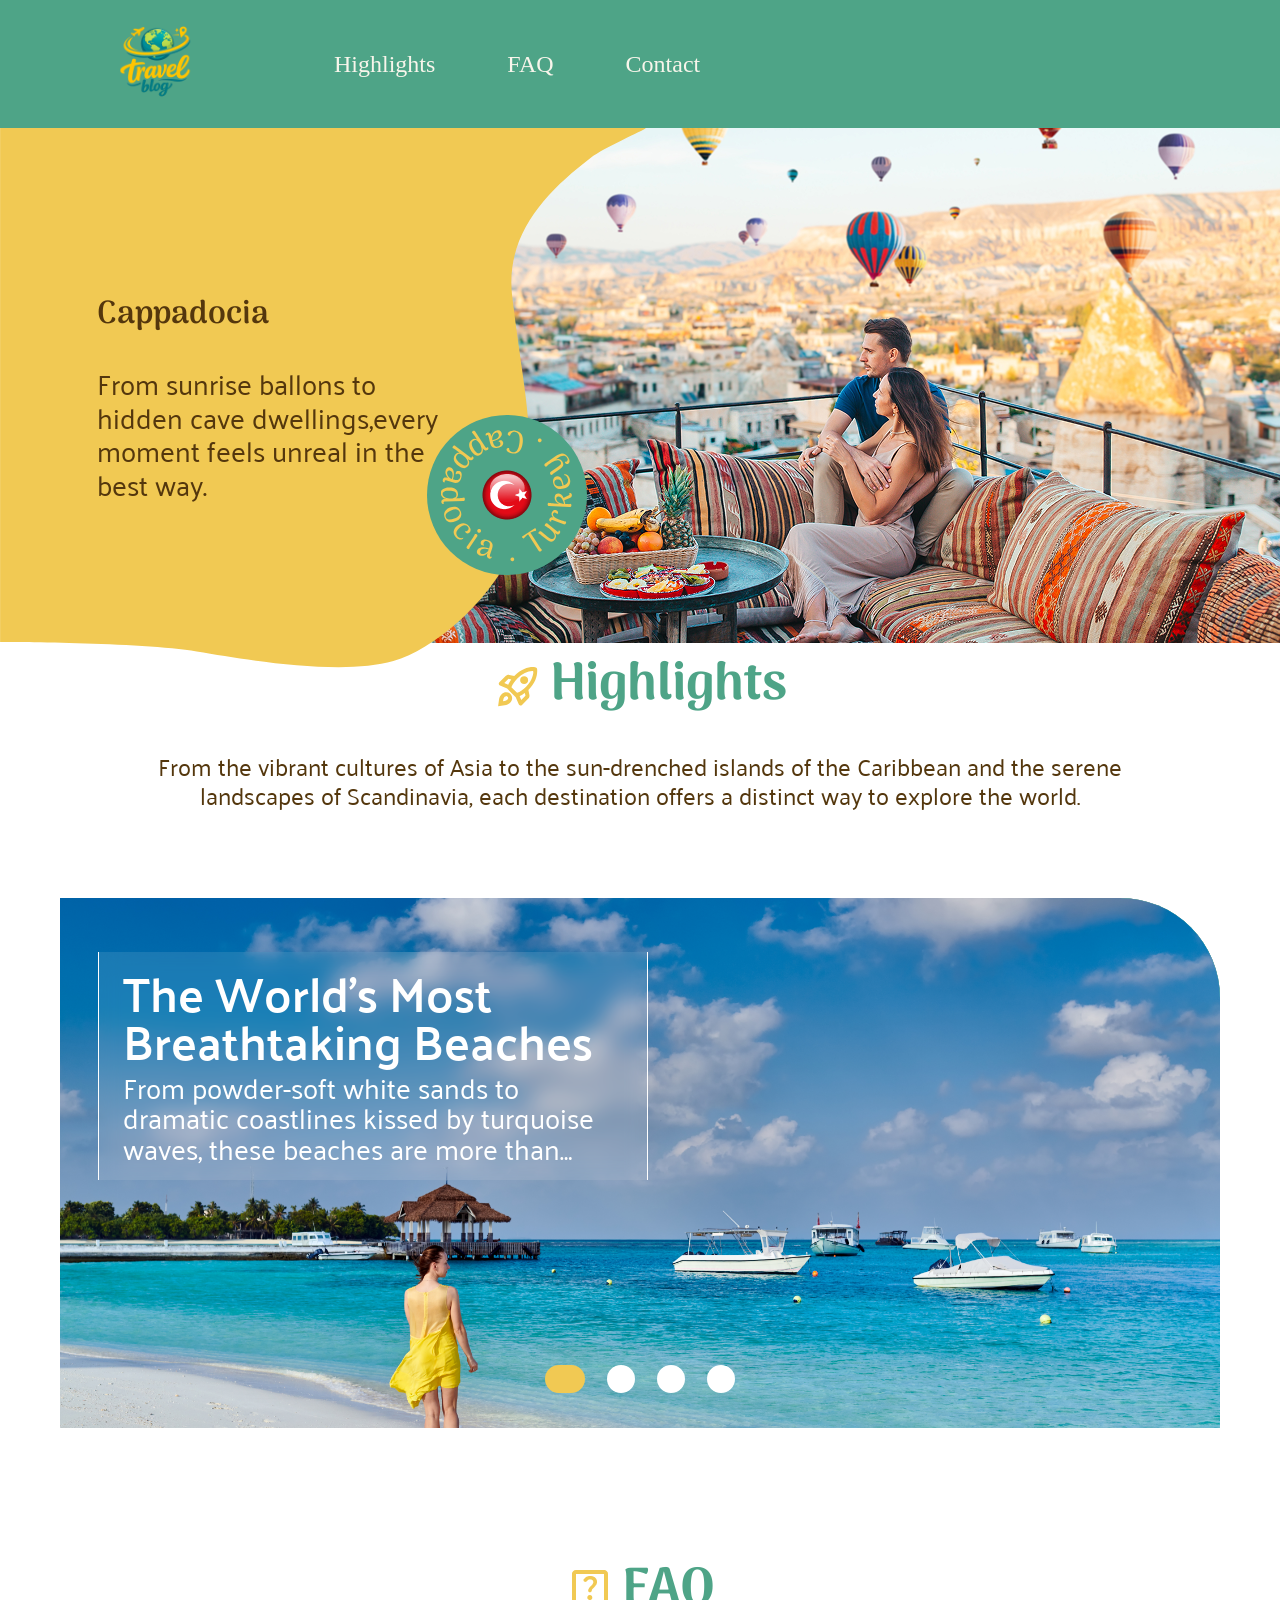
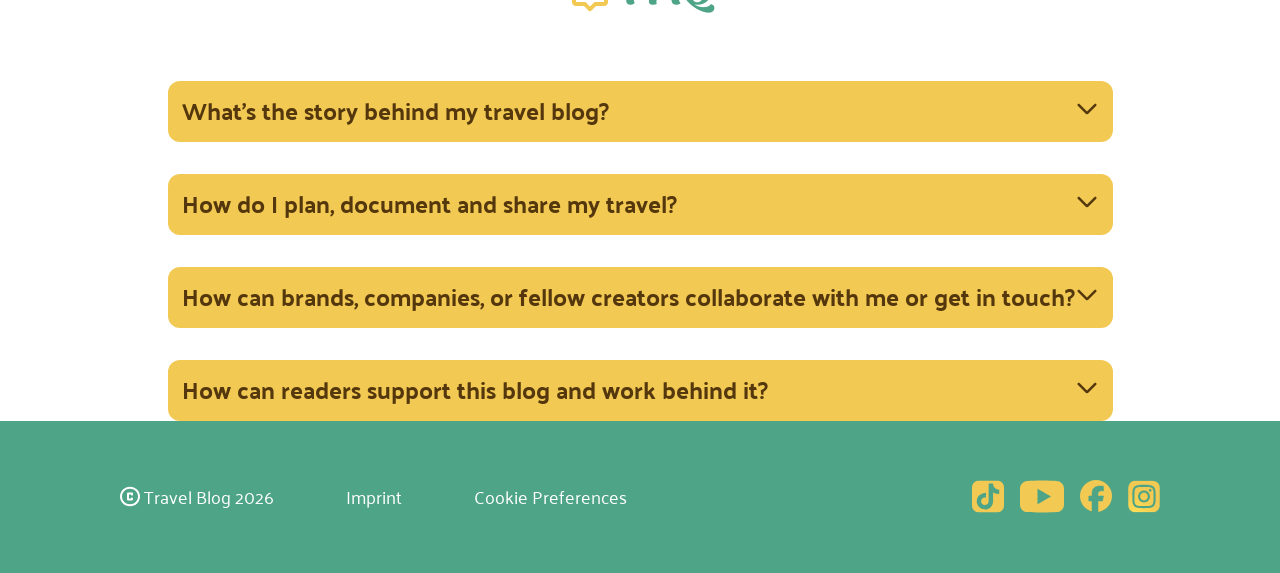
==== index.html @ b2fcca95 "replace placeolder links in slider and a link to the Logo" ====
<!doctype html>
<html lang="en">
    <head>
        <meta charset="UTF-8" />
        <meta name="viewport" content="width=device-width, initial-scale=1.0" />
        <title>Document</title>
        <link rel="stylesheet" href="style.css" />

        <link rel="stylesheet" href="./slider.css" />
        <link rel="stylesheet" href="./response.css" />
        <link rel="stylesheet" href="./fonts.css" />
    </head>
    <body>
        <div class="header-background">
            <header>
                <a href="./index.html">
                    <img
                        src="./assets/icons/logo.svg"
                        alt="Travel Log Logo Icon"
                    />
                </a>
                <nav>
                    <ul class="link-list">
                        <li class="highlights">
                            <a href="#highlights_section">
                                Highlights
                                <img
                                    src="./assets/icons/highlights_hover.svg"
                                    alt="hover effekt für den highligh button"
                                />
                            </a>
                        </li>
                        <li class="nav-element-faq">
                            <a href="#faq_section">
                                FAQ
                                <img
                                    src="./assets/icons/faq_hover.svg"
                                    alt="hover effekt für den highligh button"
                                />
                            </a>
                        </li>
                        <li class="nav-element-contact">
                            <a href="#contact_section">
                                Contact
                                <img
                                    src="./assets/icons/contact_hover.svg"
                                    alt="hover effekt für den highligh button"
                                />
                            </a>
                        </li>
                    </ul>
                </nav>
            </header>
        </div>
        <section class="hero-section">
            <div class="content-box">
                <div class="headline-wrapper">
                    <h1>Cappadocia</h1>
                    <p>
                        From sunrise ballons to hidden cave dwellings,every
                        moment feels unreal in the best way.
                    </p>
                </div>
                <div class="bagde-wrapper">
                    <img
                        class="bagde-background"
                        src="./assets/icons/Ellipse.svg"
                        alt=""
                    />
                    <img
                        class="bagde-text"
                        src="./assets/icons/Cappadocia.svg"
                        alt=""
                    />
                    <img
                        class="bagde-orb"
                        src="./assets/img/Flag_orb_Turkey.png"
                        alt=""
                    />
                </div>
            </div>
        </section>
        <main>
            <section class="hightlights" id="highlights_section">
                <div class="section_header_wrapper">
                    <div class="section_header">
                        <img
                            src="./assets/icons/rocket_launch.svg"
                            alt="Raketen Icon"
                        />
                        <h2>Highlights</h2>
                    </div>
                    <p class="describtion-text">
                        From the vibrant cultures of Asia to the sun-drenched
                        islands of the Caribbean and the serene <br />landscapes
                        of Scandinavia, each destination offers a distinct way
                        to explore the world.
                    </p>
                </div>

                <div class="slider_a">
                    <input type="radio" name="slider" value="one" checked />
                    <input type="radio" name="slider" value="two" />
                    <input type="radio" name="slider" value="three" />
                    <input type="radio" name="slider" value="four" />
                    <div class="slider_a_wrapper">
                        <div class="slider_a_element element_one">
                            <a href="./carousel.html">
                                <div class="slider_content">
                                    <h3>
                                        The World’s Most Breathtaking Beaches
                                    </h3>
                                    <p>
                                        From powder-soft white sands to dramatic
                                        coastlines kissed by turquoise waves,
                                        these beaches are more than destinations
                                        — they’re feelings.
                                    </p>
                                </div>
                            </a>
                        </div>

                        <div class="slider_a_element element_two">
                            <a href="./video.html">
                                <div class="slider_content">
                                    <h3>
                                        Copenhagen in 3 Days: Big Experiences,
                                        Smart Spending
                                    </h3>
                                    <p>
                                        Discover Copenhagen, where historic
                                        charm meets modern design, vibrant
                                        cycling culture and waterfront living.
                                    </p>
                                </div>
                            </a>
                        </div>
                        <div class="slider_a_element element_three">
                            <a href="./graph.html">
                                <div class="slider_content">
                                    <h3>
                                        Pattaya Pulse: Food, Sun and Neon Nights
                                    </h3>
                                    <p>
                                        From bustling promenades to nearby
                                        islands, the city offers an energetic
                                        and diverse escape. Discover Pattaya
                                        City, with vibrant nightlife and rich
                                        cultural landmarks.
                                    </p>
                                </div>
                            </a>
                        </div>
                        <div class="slider_a_element element_four">
                            <div class="slider_content">
                                <h3>Mountain Fuji</h3>
                                <p>
                                    The most iconic mountain and an active
                                    volcano located about 100 kilometers
                                    southwest of Tokyo. Written with the
                                    characters for “wealth” and “samurai,”
                                    Fuji’s name evokes a sense of strength,
                                    honor, and enduring prestige.
                                </p>
                            </div>
                        </div>
                    </div>
                </div>
            </section>
            <section class="faqs" id="faq_section">
                <div class="section_header">
                    <img src="./assets/icons/live_help.png" alt="live help" />
                    <h2>FAQ</h2>
                </div>

                <div class="faqs_question">
                    <div class="faqs_content">
                        <details>
                            <summary>
                                <h3>
                                    What's the story behind my travel blog?
                                    <span class="trigger"
                                        ><img
                                            src="./assets/icons/arrow_forward_ios.png"
                                    /></span>
                                </h3>
                            </summary>
                            <p>
                                Lorem ipsum dolor sit amet, consectetur
                                adipiscing elit. Sed do eiusmod tempor
                                incididunt ut labore et dolore magna aliqua. Ut
                                enim ad minim veniam, quis nostrud exercitation
                                ullamco laboris nisi ut aliquip ex ea commodo
                                consequat. Duis aute irure dolor in
                                reprehenderit in voluptate velit esse cillum
                                dolore eu fugiat nulla pariatur. Excepteur sint
                                occaecat cupidatat non proident, sunt in culpa
                                qui officia deserunt mollit anim id est laborum.
                            </p>
                        </details>
                    </div>

                    <div class="faqs_content">
                        <details>
                            <summary>
                                <h3>
                                    How do I plan, document and share my travel?
                                    <span class="trigger"
                                        ><img
                                            src="./assets/icons/arrow_forward_ios.png"
                                    /></span>
                                </h3>
                            </summary>
                            <p>
                                Lorem ipsum dolor sit amet, consectetur
                                adipiscing elit. Sed do eiusmod tempor
                                incididunt ut labore et dolore magna aliqua. Ut
                                enim ad minim veniam, quis nostrud exercitation
                                ullamco laboris nisi ut aliquip ex ea commodo
                                consequat. Duis aute irure dolor in
                                reprehenderit in voluptate velit esse cillum
                                dolore eu fugiat nulla pariatur. Excepteur sint
                                occaecat cupidatat non proident, sunt in culpa
                                qui officia deserunt mollit anim id est laborum.
                            </p>
                        </details>
                    </div>

                    <div class="faqs_content">
                        <details>
                            <summary>
                                <h3 class="faqs_header">
                                    How can brands, companies, or fellow
                                    creators collaborate with me or get in
                                    touch?
                                    <span class="trigger"
                                        ><img
                                            src="./assets/icons/arrow_forward_ios.png"
                                    /></span>
                                </h3>
                            </summary>
                            <p>
                                Lorem ipsum dolor sit amet, consectetur
                                adipiscing elit. Sed do eiusmod tempor
                                incididunt ut labore et dolore magna aliqua. Ut
                                enim ad minim veniam, quis nostrud exercitation
                                ullamco laboris nisi ut aliquip ex ea commodo
                                consequat. Duis aute irure dolor in
                                reprehenderit in voluptate velit esse cillum
                                dolore eu fugiat nulla pariatur. Excepteur sint
                                occaecat cupidatat non proident, sunt in culpa
                                qui officia deserunt mollit anim id est laborum.
                            </p>
                        </details>
                    </div>

                    <div class="faqs_content">
                        <details>
                            <summary>
                                <h3 class="faqs_header">
                                    How can readers support this blog and work
                                    behind it?
                                    <span class="trigger"
                                        ><img
                                            src="./assets/icons/arrow_forward_ios.png"
                                    /></span>
                                </h3>
                            </summary>
                            <p>
                                Lorem ipsum dolor sit amet, consectetur
                                adipiscing elit. Sed do eiusmod tempor
                                incididunt ut labore et dolore magna aliqua. Ut
                                enim ad minim veniam, quis nostrud exercitation
                                ullamco laboris nisi ut aliquip ex ea commodo
                                consequat. Duis aute irure dolor in
                                reprehenderit in voluptate velit esse cillum
                                dolore eu fugiat nulla pariatur. Excepteur sint
                                occaecat cupidatat non proident, sunt in culpa
                                qui officia deserunt mollit anim id est laborum.
                            </p>
                        </details>
                    </div>
                </div>
            </section>
        </main>

        <div class="footer-background">
            <footer>
                <section class="more-information">
                    <div class="copyright-container">
                        <img
                            class="copyright-logo"
                            src="./assets/icons/copyright.svg"
                            alt="copyright icon"
                        />
                        <p>Travel Blog 2026</p>
                    </div>

                    <p>Imprint</p>

                    <p>Cookie Preferences</p>
                </section>
                <section class="sozial-container">
                    <img
                        class="tiktok-logo"
                        src="./assets/icons/Tiktok.svg"
                        alt="Tiktok Icon"
                    />
                    <img
                        class="youtube-logo"
                        src="./assets/icons/youtube.svg"
                        alt="Youtube Icon"
                    />
                    <img
                        class="facebook-logo"
                        src="./assets/icons/facebook.svg"
                        alt="facebook Icon"
                    />
                    <img
                        class="instagram-logo"
                        src="./assets/icons/Instagram.svg"
                        alt="Instagram Icon"
                    />
                </section>
            </footer>
        </div>
    </body>
</html>
---- style.css ----
/* palanquin-regular - latin */
@font-face {
    font-display: swap; /* Check https://developer.mozilla.org/en-US/docs/Web/CSS/@font-face/font-display for other options. */
    font-family: "Palanquin";
    font-style: normal;
    font-weight: 400;
    src: url(".assets/fonts/palanquin-v17-latin-regular.woff2") format("woff2"); /* Chrome 36+, Opera 23+, Firefox 39+, Safari 12+, iOS 10+ */
}

/* arima-regular - latin */
@font-face {
    font-display: swap; /* Check https://developer.mozilla.org/en-US/docs/Web/CSS/@font-face/font-display for other options. */
    font-family: "Arima";
    font-style: normal;
    font-weight: 400;
    src: url(".assets/fonts/arima-v7-latin-regular.woff2") format("woff2"); /* Chrome 36+, Opera 23+, Firefox 39+, Safari 12+, iOS 10+ */
}

* {
    margin: 0px;
    box-sizing: border-box;
    scroll-behavior: smooth;
}

h1 {
    color: rgba(84, 55, 13, 1);
    font-size: 60px;
    line-height: 120%;
    white-space: nowrap;
}
main {
    width: 100%;
    display: flex;
    flex-direction: column;
}

.header-background {
    background-color: rgba(78, 164, 135, 1);
    width: 100%;
}

header {
    display: flex;
    gap: 102px;
    height: 128px;
    align-items: center;
    padding-left: 120px;
    padding-right: 120px;
}

header > img {
    width: 72px;
}

nav ul {
    display: flex;
    gap: 72px;
}

nav li {
    position: relative;
    font-size: 24px;
    color: rgba(248, 245, 235, 1);
    list-style-type: none;
}
nav a {
    color: rgba(248, 245, 235, 1);
    text-decoration: none;
}

nav li :active {
    color: rgba(241, 201, 83, 1);
}

ul.link-list li img {
    display: none;
}

ul.link-list .highlights:hover img {
    display: block;
    position: absolute;
    bottom: -5px;
    left: -5px;
}

ul.link-list .nav-element-faq:hover img {
    display: block;
    position: absolute;
    bottom: -5px;
    left: -5px;
}
ul.link-list .nav-element-contact:hover img {
    display: block;
    position: absolute;
    bottom: -5px;
    left: -5px;
}
footer {
    display: flex;
    justify-content: space-between;
    height: 152px;
    align-items: center;
    padding: 60px 120px 60px 120px;
    color: white;
    font-size: 16px;
}

main {
    width: 100%;
    padding-left: 120px;
    padding-right: 120px;
    display: flex;
    flex-direction: column;
    align-items: center;
    gap: 120px;
}

.footer-background {
    background-color: rgba(78, 164, 135, 1);
    width: 100%;
}

.more-information {
    display: flex;
    gap: 72px;
}
.copyright-container {
    display: flex;
    gap: 4px;
}
.sozial-container {
    display: flex;
    gap: 16px;
}

.faqs {
    display: flex;
    flex-direction: column;
    gap: 48px;
    align-items: center;
    padding: 0px 16px;
}

.section_header {
    display: flex;
    align-items: center;
    justify-content: center;
    gap: 8px;
}

.hightlights {
    display: flex;
    flex-direction: column;
    gap: 88px;
    width: 100%;
}

.describtion-text {
    text-align: center;
    font-size: 24px;
}

h2 {
    font-family: "Arima";
    font-size: 52px;
    font-weight: 700;
    color: #4ea487;
}

.faqs_question {
    display: flex;
    flex-direction: column;
    gap: 32px;
    width: 100%;
}

.faqs_content {
    background-color: #f1c953;
    padding: 16px 14px;
    border: none;
    border-radius: 12px;
    display: flex;
    flex-direction: column;
    gap: 8px;
}

summary {
    list-style: none;
    /* display: flex;
    justify-content: space-between;
    align-items: center;
     font-family: 'Palanquin';
    font-size: 24px;
    font-weight: 700;
    line-height: 28px;
    color: #54370D;
    pointer-events: none; */
}

.faqs h3 {
    display: flex;
    justify-content: space-between;
    align-items: center;
    font-family: "Palanquin";
    font-size: 24px;
    font-weight: 700;
    line-height: 28px;
    color: #54370d;
    pointer-events: none;
}

.trigger {
    pointer-events: auto;
    cursor: pointer;
}

details > p {
    display: block;
    background-color: white;
    font-size: 15px;
    border-radius: 6px;
    padding: 10px;
}

summary img {
    transition: transform 285ms ease-in-out;
}

details[open] summary img {
    transform: rotate(-180deg);
}

.section_header_wrapper {
    display: flex;
    flex-direction: column;
    gap: 24px;
}

h1 {
    font-family: "Arima";
    font-size: 32px;
    color: #54370d;
    font-weight: 600;
}
.hero-section {
    background-image: url(./assets/img/header-background.png);
    background-position: center;
    background-repeat: no-repeat;
    height: 515px;
}

.content-box {
    background-image: url(./assets/icons/yellow-background.svg);
    background-repeat: no-repeat;
    background-size: contain;
    height: 540px;
    width: 647px;
    display: flex;
    align-items: center;
}

.headline-wrapper {
    max-width: 345px;
    display: flex;
    flex-direction: column;
    gap: 32px;
    margin-left: 15%;
}

.headline-wrapper > p {
    font-size: 28px;
    color: rgba(84, 55, 13, 1);
}

.bagde-wrapper {
    position: relative;
    display: flex;
    align-items: center;
    justify-content: center;
    left: 10%;
    bottom: -18%;
}
.bagde-background {
    position: absolute;
    width: 160px;
}
.bagde-text {
    position: absolute;
    width: 132px;
}
.bagde-orb {
    position: absolute;
    width: 50px;
}

.image-slider-section {
    display: flex;
    flex-direction: column;
    gap: 64px;
    align-items: center;
    width: 100%;
}

/* .stage{
    width: 1100px;
    height: 440px;
    margin: 0 auto;

} */

.slider {
    z-index: 1;
    display: flex;
    align-items: center;
    height: 440px;
    width: min(1100px, 100%);
    position: relative;
}

.slider_element > img {
    z-index: 1;
    width: 300px;
    height: 440px;
    object-fit: cover;
    border-radius: 16px;

    box-shadow:
        0px 2px 2px rgba(3, 7, 18, 0.02),
        0px 8px 6px rgba(3, 7, 18, 0.04),
        0px 18px 14px rgba(3, 7, 18, 0.06),
        0px 32px 24px rgba(3, 7, 18, 0.08);

    transform: perspective(250px) rotateY(20deg) translateX(-20px);
    transform-origin: 50% 50%;
    transition: all 250ms ease-in-out;
}

.slider_element > img:hover {
    z-index: 2;
    transform: perspective(250px) rotateY(0deg) translateX(0px);
}

.slider_element {
    z-index: 1;
    width: 20%;
    height: 440px;
    /* object-fit:cover; */

    border-radius: 16px;

    box-shadow:
        0px 2px 2px rgba(3, 7, 18, 0.02),
        0px 8px 6px rgba(3, 7, 18, 0.04),
        0px 18px 14px rgba(3, 7, 18, 0.06),
        0px 32px 24px rgba(3, 7, 18, 0.08);

    transform: perspective(250px) rotateY(20deg) translateX(-20px);
    transform-origin: 50% 50%;
    transition: all 300ms ease-in-out;
}

.slider_element:hover {
    z-index: 2;
    transform: perspective(250px) rotateY(0deg) translateX(0px) scaleX(1.5)
        scaleY(1.2);
}

.slider_element:hover ~ .slider_element {
    transform: perspective(250px) rotateY(-10deg) translateX(100px)
        translateY(-20px);
}

/* .slider_element ~ .slider_element:hover{
    transform: translateX(10px);
} */

.carousal-paragraph-1 > p {
    font-family: "Palanquin";
    font-size: 24px;
}

.corousal-paragraph-2 {
    font-family: "Palanquin";
    align-items: center;
    font-size: 24px;
    margin-left: 102px;
}

.corousal-paragraph-2 p {
    margin: 0 0 28px;
}

.corousal-paragraph-2 ol {
    padding-left: 36px;
}

.tipps-heading {
    background-color: #4ea487;
    width: 200px;
    height: 66px;
    display: flex;
    align-items: center;
    border-radius: 10px;
    transform: rotate(-13deg) translateY(15px) translateX(-20px);
}

.Lorem-ipsum-ol-section {
    width: min(1200px, 100%);
}

h4 {
    font-family: "Palanquin";
    color: #f1c953;
    font-size: 28px;
    font-weight: 700;
}

.tipps-ol {
    display: grid;
    place-items: center;
    padding-left: 36px;
    background-color: #4ea48733;
    font-family: "Palanquin";
    font-size: 24px;
    border-radius: 30px;
    height: 200px;
}

.tipps-ol ol {
    align-items: center;
}

.pro-tipps-section {
    width: min(1134px, 100%);
}

.lorem-ipsum-last > p {
    font-family: "Palanquin";
    font-size: 24px;
    margin-block-end: 0em;
    margin-block-start: 0em;
}

.image-slider-mobile {
    position: relative;
    width: min(686px, calc(100vw - 48px));
    aspect-ratio: 686 / 718;
    display: none;
    justify-content: center;
    align-items: flex-end;
    gap: 16px;
    overflow: hidden;
    background-color: transparent;
}

.image-slider-mobile input {
    appearance: none;
    position: relative;
    z-index: 10;
    width: 22px;
    height: 22px;
    margin: 0;
    border: 0;
    border-radius: 50%;
    background-color: #c9e5dc;
    cursor: pointer;
    transition:
        flex-basis 300ms ease,
        background-color 300ms ease;
}

.image-slider-mobile input:checked {
    width: 40px;
    height: 22px;
    border-radius: 24px;
    background-color: #4ea487;
}

.slider-mobile-wrapper {
    z-index: 1;
    width: 900%;
    height: 82%;
    position: absolute;
    left: 0;
    top: 0;
    display: flex;
    align-items: center;
    transition: transform 600ms ease-in-out;
}

.slider-mobile-element {
    position: relative;
    flex: 0 0 6.48%;
    height: 100%;
    margin-right: -0.39%;
    border-radius: clamp(16px, 4vw, 32px);
    box-shadow: 0 16px 35px rgba(35, 42, 60, 0.2);
    transform: scale(0.8);
    transition:
        transform 600ms ease-in-out,
        box-shadow 600ms ease-in-out,
        opacity 600ms ease-in-out;
}

.image-slider-mobile input[value="one"]:checked ~ .slider-mobile-wrapper {
    transform: translateX(-10.43%);
}

.image-slider-mobile input[value="two"]:checked ~ .slider-mobile-wrapper {
    transform: translateX(-15.95%);
}

.image-slider-mobile input[value="three"]:checked ~ .slider-mobile-wrapper {
    transform: translateX(-22.04%);
}

.image-slider-mobile input[value="four"]:checked ~ .slider-mobile-wrapper {
    transform: translateX(-28.13%);
}

.image-slider-mobile input[value="five"]:checked ~ .slider-mobile-wrapper {
    transform: translateX(-33.33%);
}

.image-slider-mobile
    input[value="one"]:checked
    ~ .slider-mobile-wrapper
    > .slider-mobile-element:nth-child(2),
.image-slider-mobile
    input[value="five"]:checked
    ~ .slider-mobile-wrapper
    > .slider-mobile-element:nth-child(8) {
    opacity: 0;
}

.image-slider-mobile
    input[value="one"]:checked
    ~ .slider-mobile-wrapper
    > .slider-mobile-element:nth-child(3),
.image-slider-mobile
    input[value="two"]:checked
    ~ .slider-mobile-wrapper
    > .slider-mobile-element:nth-child(4),
.image-slider-mobile
    input[value="three"]:checked
    ~ .slider-mobile-wrapper
    > .slider-mobile-element:nth-child(5),
.image-slider-mobile
    input[value="four"]:checked
    ~ .slider-mobile-wrapper
    > .slider-mobile-element:nth-child(6),
.image-slider-mobile
    input[value="five"]:checked
    ~ .slider-mobile-wrapper
    > .slider-mobile-element:nth-child(7) {
    z-index: 5;
    transform: scale(1);
    box-shadow: 0 20px 48px rgba(35, 42, 60, 0.28);
}

.image-slider-mobile
    input[value="one"]:checked
    ~ .slider-mobile-wrapper
    > .slider-mobile-element:nth-child(2),
.image-slider-mobile
    input[value="two"]:checked
    ~ .slider-mobile-wrapper
    > .slider-mobile-element:nth-child(3),
.image-slider-mobile
    input[value="three"]:checked
    ~ .slider-mobile-wrapper
    > .slider-mobile-element:nth-child(4),
.image-slider-mobile
    input[value="four"]:checked
    ~ .slider-mobile-wrapper
    > .slider-mobile-element:nth-child(5),
.image-slider-mobile
    input[value="five"]:checked
    ~ .slider-mobile-wrapper
    > .slider-mobile-element:nth-child(6) {
    z-index: 3;
    transform: perspective(900px) rotateY(12deg) scale(0.8);
}

.image-slider-mobile
    input[value="one"]:checked
    ~ .slider-mobile-wrapper
    > .slider-mobile-element:nth-child(4),
.image-slider-mobile
    input[value="two"]:checked
    ~ .slider-mobile-wrapper
    > .slider-mobile-element:nth-child(5),
.image-slider-mobile
    input[value="three"]:checked
    ~ .slider-mobile-wrapper
    > .slider-mobile-element:nth-child(6),
.image-slider-mobile
    input[value="four"]:checked
    ~ .slider-mobile-wrapper
    > .slider-mobile-element:nth-child(7),
.image-slider-mobile
    input[value="five"]:checked
    ~ .slider-mobile-wrapper
    > .slider-mobile-element:nth-child(8) {
    z-index: 3;
    transform: perspective(900px) rotateY(-12deg) scale(0.8);
}

.element1 {
    background-image: url("./assets/images/beach%2005.jpg");
    background-position: center;
    background-repeat: no-repeat;
    background-size: cover;
}

.element2 {
    background-image: url(./assets/images/beach03.jpg);
    background-position: center;
    background-repeat: no-repeat;
    background-size: cover;
}

.element3 {
    background-image: url(./assets/images/beach02.jpg);
    background-position: center;
    background-repeat: no-repeat;
    background-size: cover;
}

.element4 {
    background-image: url(./assets/images/beach01.jpg);
    background-position: center;
    background-repeat: no-repeat;
    background-size: cover;
}

.element5 {
    background-image: url(./assets/images/women-in-dress.jpg);
    background-position: 40% 75%;
    background-repeat: no-repeat;
    background-size: cover;
}
---- slider.css ----
.slider_a {
    position: relative;
    background-color: black;
    /*max-width: 1200px;*/
    width: 100%;
    max-width: 1200px;
    height: 530px;
    display: flex;
    justify-content: center;
    align-items: flex-end;
    border-top-right-radius: 100px;
    overflow: hidden;
    gap: 22px;
}
.slider_a_wrapper {
    width: 400%;
    height: 100%;
    position: absolute;
    display: flex;
    left: 0;
    transition: all 1s ease-in-out;
}

.slider_a_wrapper a {
    display: block;
    height: 100%;
    text-decoration: none;
}

.slider_a_element {
    width: calc(100% / 4);
    height: 100%;
}

.element_one {
    background-color: aquamarine;
    background-image: url(./assets/img/beaches-background.jpg);
    background-position: center;
    background-size: cover;
    background-repeat: no-repeat;
}

.element_two {
    background-color: brown;
    background-image: url(./assets/img/copenhagen-background.jpg);
    background-position: center;
    background-size: cover;
    background-repeat: no-repeat;
}
.element_three {
    background-image: url(./assets/img/pattaya-pulse.jpg);
    background-position: center;
    background-size: cover;
    background-repeat: no-repeat;
}

.element_four {
    background-image: url(./assets/img/Fuji-background.jpg);
    background-position: center;
    background-size: cover;
    background-repeat: no-repeat;
}

.slider_a input {
    z-index: 2;
    accent-color: rgba(241, 201, 83, 1);

    appearance: none;
    width: 28px;
    height: 28px;
    border-radius: 20px;
    /* White border = spacing between dot and ring */
    border: 0.15em solid rgba(255, 255, 255, 1);
    /* box-shadow for the outer ring */
    box-shadow: 0 0 0 0.1em #99999900;
    background-color: rgba(255, 255, 255, 1);
    margin-bottom: 3%;
    cursor: pointer;
}

.slider_a input:checked {
    z-index: 2;
    accent-color: rgba(241, 201, 83, 1);

    appearance: none;
    width: 40px;
    height: 28px;
    border-radius: 20px;
    /* White border = spacing between dot and ring */
    border: 0.15em solid rgba(241, 201, 83, 1);
    /* box-shadow for the outer ring */
    box-shadow: 0 0 0 0.1em #99999900;
    background-color: rgba(241, 201, 83, 1);
}

/*
.slider_a input[value="one"]:checked ~ .slider_a_wrapper {
    transform: translateX(calc(100% / 4));
}

.slider_a input[value="two"]:checked ~ .slider_a_wrapper {
    transform: translateX(0);
}

.slider_a input[value="three"]:checked ~ .slider_a_wrapper {
    transform: translateX(calc(-100% / 3));
}

.slider_a input[value="four"]:checked ~ .slider_a_wrapper {
    transform: translateX(calc(-100% / 4));
}

*/
.slider_a input[value="one"]:checked ~ .slider_a_wrapper {
    transform: translateX(0);
}

.slider_a input[value="two"]:checked ~ .slider_a_wrapper {
    transform: translateX(calc(-100% / 4));
}

.slider_a input[value="three"]:checked ~ .slider_a_wrapper {
    transform: translateX(calc((-100% / 4) * 2));
}

.slider_a input[value="four"]:checked ~ .slider_a_wrapper {
    transform: translateX(calc((-100% / 4) * 3));
}

.slider_content {
    position: relative;
    top: 54px;
    left: 38px;
    max-width: 880px;
    min-width: 0px;

    color: rgba(255, 255, 255, 1);
    background-color: rgba(255, 255, 255, 0.1);
    padding: 16px 24px;
    border: 1px solid white;
    border-top: none;
    border-bottom: none;
    backdrop-filter: blur(10px);

    display: flex;
    flex-direction: column;
    gap: 8px;
}
---- response.css ----
.carousel-page main {
    margin: 60px 0;
}

@media screen and (min-width: 1441px) {
    header {
        padding: 0px max(120px, calc(50% - 720px));
    }
    footer {
        padding: 0px max(120px, calc(50% - 720px));
    }
    main {
        padding: 0px max(120px, calc(50% - 720px));
        padding-bottom: 80px;
        padding-top: 80px;
    }
    section {
        padding: 0px max(120px, calc(50% - 720px));
    }
}

@media screen and (min-width: 700px) and (max-width: 1300px) {
    main {
        padding-left: 60px;
        padding-right: 60px;
    }
    .slider_content {
        top: 54px;
        left: 38px;
        width: 550px;
        min-width: 0px;
    }
}

@media screen and (max-width: 1200px) {
    .two_diagram {
        flex-direction: column;
        align-items: center;
    }
}

@media screen and (max-width: 900px) {
    .copyright-logo {
        width: 18px;
        height: 18px;
    }
    .hightlights {
        gap: 32px;
    }
    .describtion-text {
        display: none;
    }
    .tiktok-logo {
        width: 26px;
        height: 26px;
    }

    .facebook-logo {
        width: 26px;
        height: 26px;
    }

    .youtube-logo {
        width: 34px;
        height: 26px;
    }

    .instagram-logo {
        width: 26px;
        height: 26px;
    }

    .more-information {
        gap: 36px;
    }
    footer {
        padding: 30px 60px 30px 60px;
    }
}

@media screen and (min-width: 481px) and (max-width: 860px) {
    main {
        padding-left: 15px;
        padding-right: 15px;
    }
    nav {
        display: none;
    }
    header {
        justify-content: center;
    }
    .slider_content {
        width: 500px;
        top: 80px;
        left: 15px;
    }
}
@media screen and (min-width: 676px) {
    .arrow_icon {
        display: flex;
    }
    .arrow_icon_2 {
        display: none;
    }
}
@media screen and (max-width: 675px) {
    h4 {
        font-size: 18px;
    }

    .slider_content {
        width: 300px;
        top: 100px;
        left: 15px;
    }
    .arrow_icon {
        display: none;
    }
    .arrow_icon_2 {
        left: -5px;
    }
    .rain-diagram {
        width: 245px;
        height: 183px;
        border-radius: 30px;
    }
    .rain-section {
        gap: 32px;
    }
    .two_diagram {
        gap: 32px;
    }
    .small_diagram {
        width: 243px;
        height: 211px;
    }
    main {
        gap: 40px;
        padding-left: 15px;
        padding-right: 15px;
    }
    h3 {
        font-size: 20px;
    }
    p {
        font-size: 16px;
    }
    nav {
        display: none;
    }
    header {
        justify-content: center;
    }
    footer {
        height: 134px;
        padding: 30px 24px 30px 24px;
        align-items: flex-end;
        justify-content: space-around;
    }
    .more-information {
        flex-direction: column-reverse;

        gap: 8px;
    }

    .sozial-container {
        gap: 16px;
    }

    .copyright-logo {
        width: 16px;
        height: 16px;
    }

    .tiktok-logo {
        width: 24px;
        height: 24px;
    }

    .facebook-logo {
        width: 24px;
        height: 24px;
    }

    .youtube-logo {
        width: 32px;
        height: 24px;
    }

    .instagram-logo {
        width: 24px;
        height: 24px;
    }

    h2 {
        font-size: 16px;
    }

}

@media screen and (max-width: 349px) {
    .slider_content {
        width: 240px;
        top: 100px;
        left: 15px;
    }
    footer {
        flex-direction: column;
        align-items: center;
    }

    h4 {
        font-size: 16px;
    }

    .rain-diagram {
        width: 245px;
        height: 183px;
        border-radius: 30px;
    }

    .small_diagram {
        width: 243px;
        height: 211px;
    }
    .sozial-container {
        display: none;
    }
}

@media screen and (max-width: 900px) {
    .carousel-page main {
        margin: 24px 0;
        padding-right: 24px;
        padding-left: 24px;
    }

    .carousel-page .image-slider-section > header {
        height: auto;
        padding: 0;
        justify-content: center;
    }

    .carousel-page .image-slider-section h1 {
        font-size: clamp(24px, 5.3vw, 40px);
        line-height: 1.2;
        text-align: center;
        white-space: normal;
    }

    .carousel-page .slider {
        width: min(1100px, 100%);
    }

    .carousel-page .slider_element {
        width: 20%;
        height: 100%;
        transform: perspective(250px) rotateY(-20deg) translateX(20px);
    }
}

@media screen and (max-width: 900px) {
    .carousel-page main {
        margin-top: 8px;
        padding-right: 16px;
        padding-left: 16px;
        gap: 80px;
    }

    .carousel-page .image-slider-section {
        width: 100%;
        gap: 24px;
    }

    .carousel-page .image-slider-section .slider {
        display: none;
    }

    .carousel-page .image-slider-section h1 {
        margin: 0;
        font-size: clamp(24px, 5.7vw, 42px);
        line-height: 1.15;
    }

    .carousel-page .image-slider-mobile {
        display: flex;
    }

    .carousel-page .slider-mobile-wrapper {
        height: 82%;
    }

    .carousel-page .slider-mobile-element {
        background-position: center;
    }
}

@media screen and (max-width:1135px) {
    .tipps-ol{
    height: fit-content;

    
}
    
}

@media screen and (max-width: 921px) {
    .tipps-ol {
        font-size: 20px;
    }

    .carousal-paragraph-1 > p {
    font-size: 20px;
}

.corousal-paragraph-2 {
    font-size: 20px;
  
}

.corousal-paragraph-2 > p{
    font-size: 20px;
  
}

.tipps-heading >h4{
    font-size: 20px;
}
.lorem-ipsum-last p{
    font-size: 20px;
}

.tipps-heading {
    
    width: 150px;
    transform: rotate(-13deg) translateY(15px) translateX(-10px);
}

.share_section > h4{
    font-size: 18px;
}
}

@media screen and (max-width:1038px) {
    .corousal-paragraph-2 {
    margin-left: 0px;
}
    
}
---- fonts.css ----
/* arima-regular - latin */
@font-face {
    font-display: swap; /* Check https://developer.mozilla.org/en-US/docs/Web/CSS/@font-face/font-display for other options. */
    font-family: "Arima";
    font-style: normal;
    font-weight: 400;
    src: url("./assets/fonts/arima-v7-latin-regular.woff2") format("woff2"); /* Chrome 36+, Opera 23+, Firefox 39+, Safari 12+, iOS 10+ */
}
/* arima-500 - latin */
@font-face {
    font-display: swap; /* Check https://developer.mozilla.org/en-US/docs/Web/CSS/@font-face/font-display for other options. */
    font-family: "Arima";
    font-style: normal;
    font-weight: 500;
    src: url("./assets/fonts/arima-v7-latin-500.woff2") format("woff2"); /* Chrome 36+, Opera 23+, Firefox 39+, Safari 12+, iOS 10+ */
}
/* arima-600 - latin */
@font-face {
    font-display: swap; /* Check https://developer.mozilla.org/en-US/docs/Web/CSS/@font-face/font-display for other options. */
    font-family: "Arima";
    font-style: normal;
    font-weight: 600;
    src: url("./assets/fonts/arima-v7-latin-600.woff2") format("woff2"); /* Chrome 36+, Opera 23+, Firefox 39+, Safari 12+, iOS 10+ */
}
/* arima-700 - latin */
@font-face {
    font-display: swap; /* Check https://developer.mozilla.org/en-US/docs/Web/CSS/@font-face/font-display for other options. */
    font-family: "Arima";
    font-style: normal;
    font-weight: 700;
    src: url("./assets/fonts/arima-v7-latin-700.woff2") format("woff2"); /* Chrome 36+, Opera 23+, Firefox 39+, Safari 12+, iOS 10+ */
}
/* palanquin-regular - latin */
@font-face {
    font-display: swap; /* Check https://developer.mozilla.org/en-US/docs/Web/CSS/@font-face/font-display for other options. */
    font-family: "Palanquin";
    font-style: normal;
    font-weight: 400;
    src: url("./assets/fonts/palanquin-v17-latin-regular.woff2") format("woff2"); /* Chrome 36+, Opera 23+, Firefox 39+, Safari 12+, iOS 10+ */
}
/* palanquin-500 - latin */
@font-face {
    font-display: swap; /* Check https://developer.mozilla.org/en-US/docs/Web/CSS/@font-face/font-display for other options. */
    font-family: "Palanquin";
    font-style: normal;
    font-weight: 500;
    src: url("./assets/fonts/palanquin-v17-latin-500.woff2") format("woff2"); /* Chrome 36+, Opera 23+, Firefox 39+, Safari 12+, iOS 10+ */
}
/* palanquin-600 - latin */
@font-face {
    font-display: swap; /* Check https://developer.mozilla.org/en-US/docs/Web/CSS/@font-face/font-display for other options. */
    font-family: "Palanquin";
    font-style: normal;
    font-weight: 600;
    src: url("./assets/fonts/palanquin-v17-latin-600.woff2") format("woff2"); /* Chrome 36+, Opera 23+, Firefox 39+, Safari 12+, iOS 10+ */
}
/* palanquin-700 - latin */
@font-face {
    font-display: swap; /* Check https://developer.mozilla.org/en-US/docs/Web/CSS/@font-face/font-display for other options. */
    font-family: "Palanquin";
    font-style: normal;
    font-weight: 700;
    src: url("./assets/fonts/palanquin-v17-latin-700.woff2") format("woff2"); /* Chrome 36+, Opera 23+, Firefox 39+, Safari 12+, iOS 10+ */
}

p {
    font-family: Palanquin;
    font-size: 24px;
    font-weight: 400;
    line-height: 120%;
    color: rgba(84, 55, 13, 1);
}
h3 {
    font-family: Palanquin;
    font-size: 48px;
    font-weight: 600;
    line-height: 100%;
}
h4 {
    font-family: Arima;
    font-weight: 500;
}

footer p {
    font-size: 18px;
    color: rgba(255, 255, 255, 1);
    white-space: nowrap;
}

.slider_a p {
    font-size: 28px;
    color: rgba(255, 255, 255, 1);
    line-height: 110%;
    overflow: hidden;
    display: -webkit-box;
    -webkit-line-clamp: 3; /* number of lines to show */
    line-clamp: 3;
    -webkit-box-orient: vertical;
}
.slider_content > h3 {
    font-size: 48px;
}

@media screen and (max-width: 675px) {
    .slider_content > h3 {
        font-size: 28px;
    }

    .slider_a p {
        font-size: 20px;
    }
    h2 {
        font-size: 40px;
    }
}
@media screen and (max-width: 1100px) {
    .describtion-text {
        font-size: 18px;
    }
}
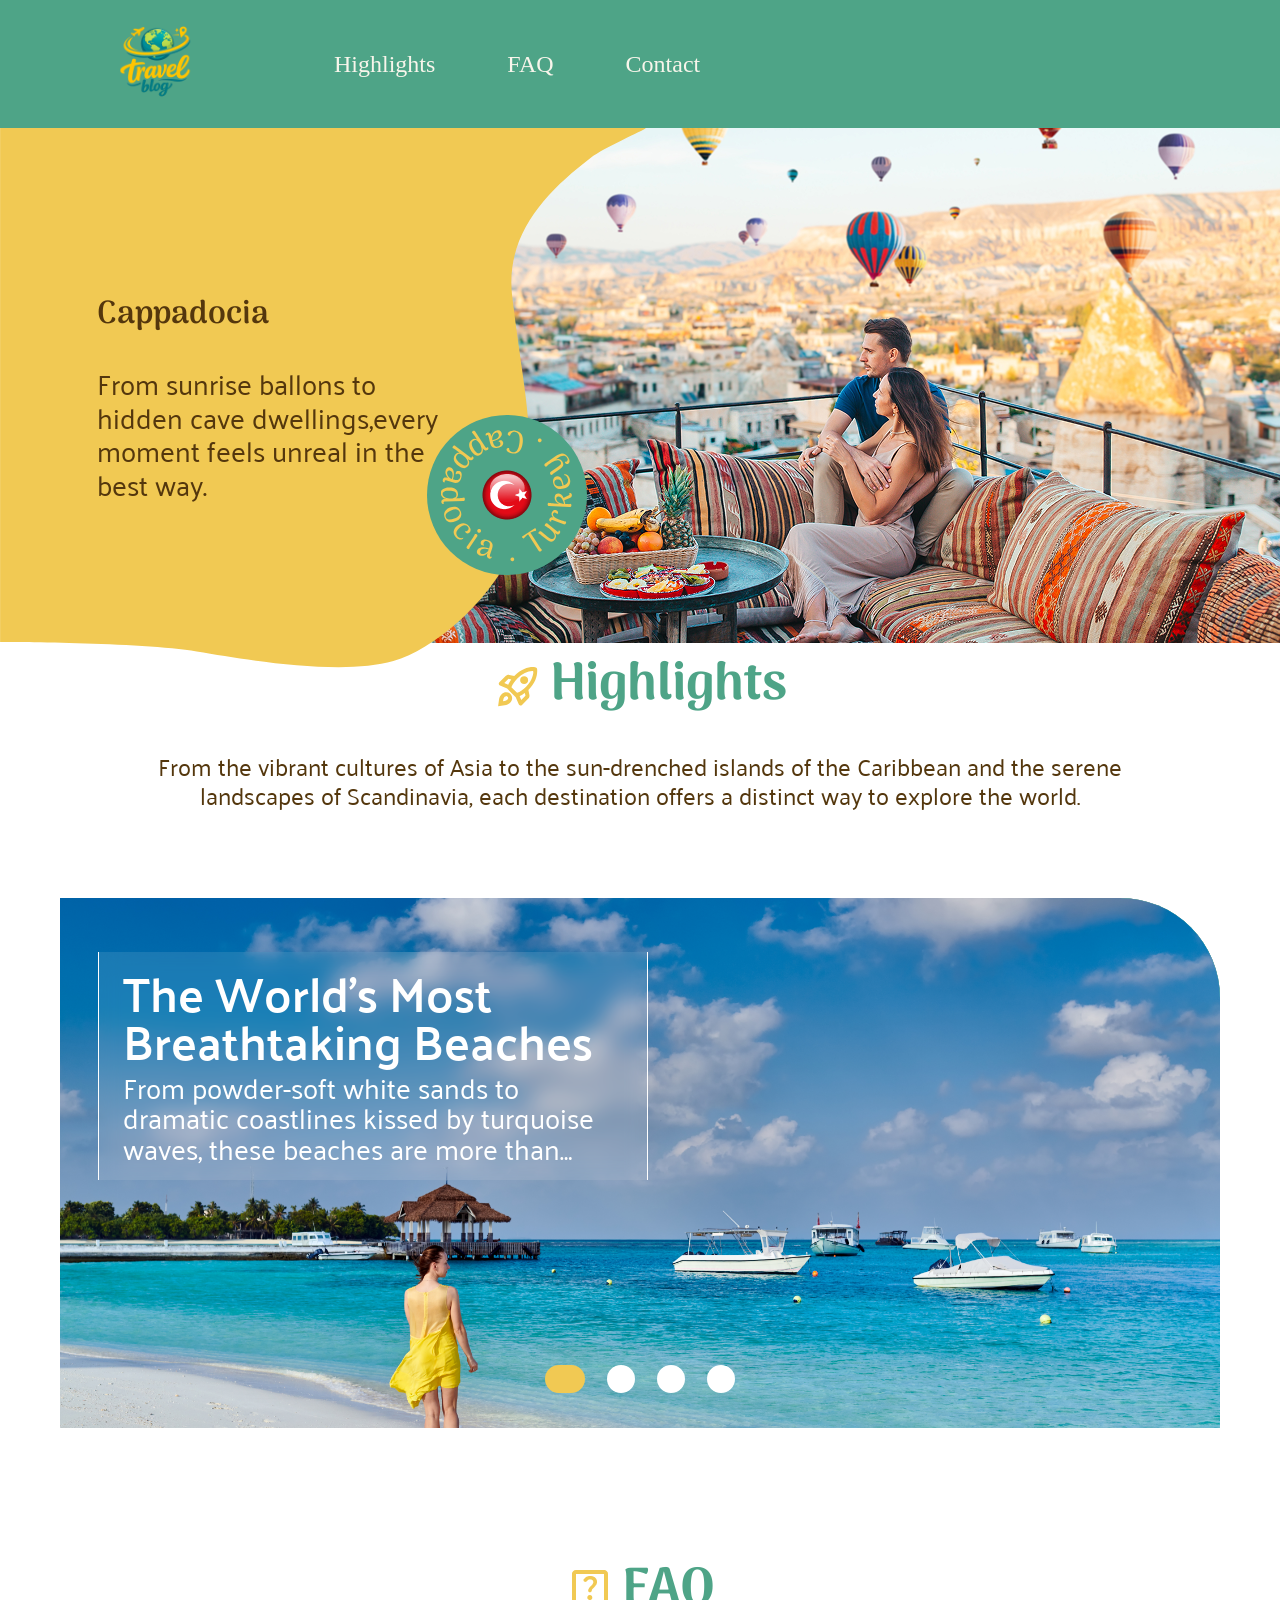
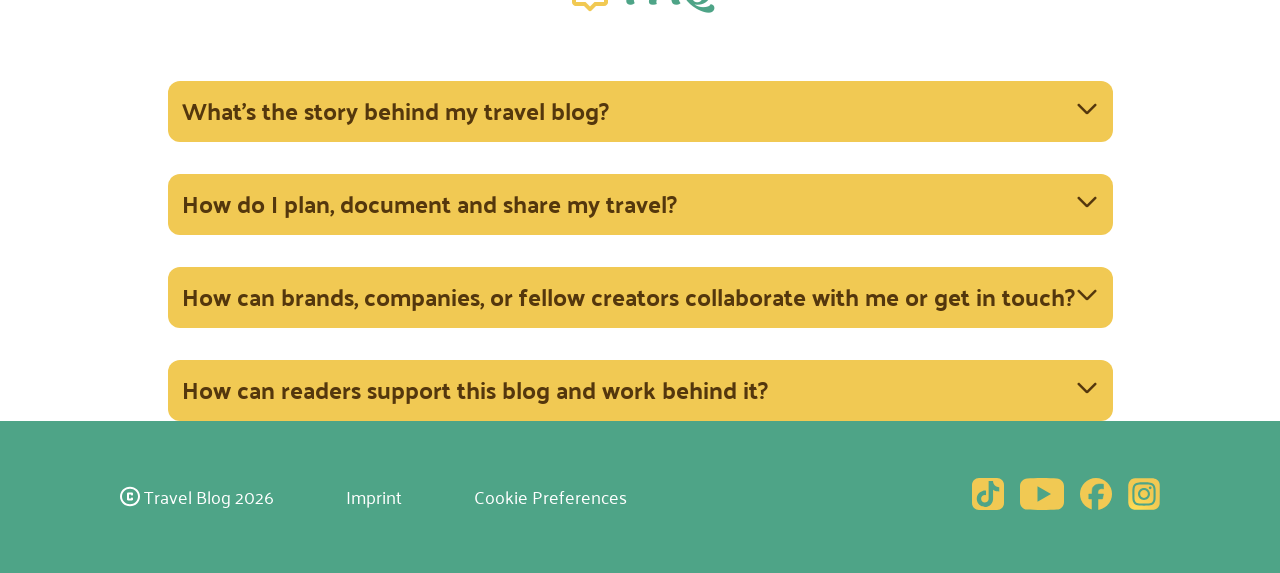
==== commit f999aaa9: "add links to social Button" ====
--- a/index.html
+++ b/index.html
@@ -301,26 +301,35 @@
                     <p>Cookie Preferences</p>
                 </section>
                 <section class="sozial-container">
-                    <img
-                        class="tiktok-logo"
-                        src="./assets/icons/Tiktok.svg"
-                        alt="Tiktok Icon"
-                    />
-                    <img
-                        class="youtube-logo"
-                        src="./assets/icons/youtube.svg"
-                        alt="Youtube Icon"
-                    />
-                    <img
-                        class="facebook-logo"
-                        src="./assets/icons/facebook.svg"
-                        alt="facebook Icon"
-                    />
-                    <img
-                        class="instagram-logo"
-                        src="./assets/icons/Instagram.svg"
-                        alt="Instagram Icon"
-                    />
+                    <a href="https://www.tiktok.com/de-DE/">
+                        <img
+                            class="tiktok-logo"
+                            src="./assets/icons/Tiktok.svg"
+                            alt="Tiktok Icon"
+                        />
+                    </a>
+                    <a href="https://www.youtube.com/">
+                        <img
+                            class="youtube-logo"
+                            src="./assets/icons/youtube.svg"
+                            alt="Youtube Icon"
+                        />
+                    </a>
+
+                    <a href="https://www.facebook.com/">
+                        <img
+                            class="facebook-logo"
+                            src="./assets/icons/facebook.svg"
+                            alt="facebook Icon"
+                        />
+                    </a>
+                    <a href="https://www.instagram.com/">
+                        <img
+                            class="instagram-logo"
+                            src="./assets/icons/Instagram.svg"
+                            alt="Instagram Icon"
+                        />
+                    </a>
                 </section>
             </footer>
         </div>
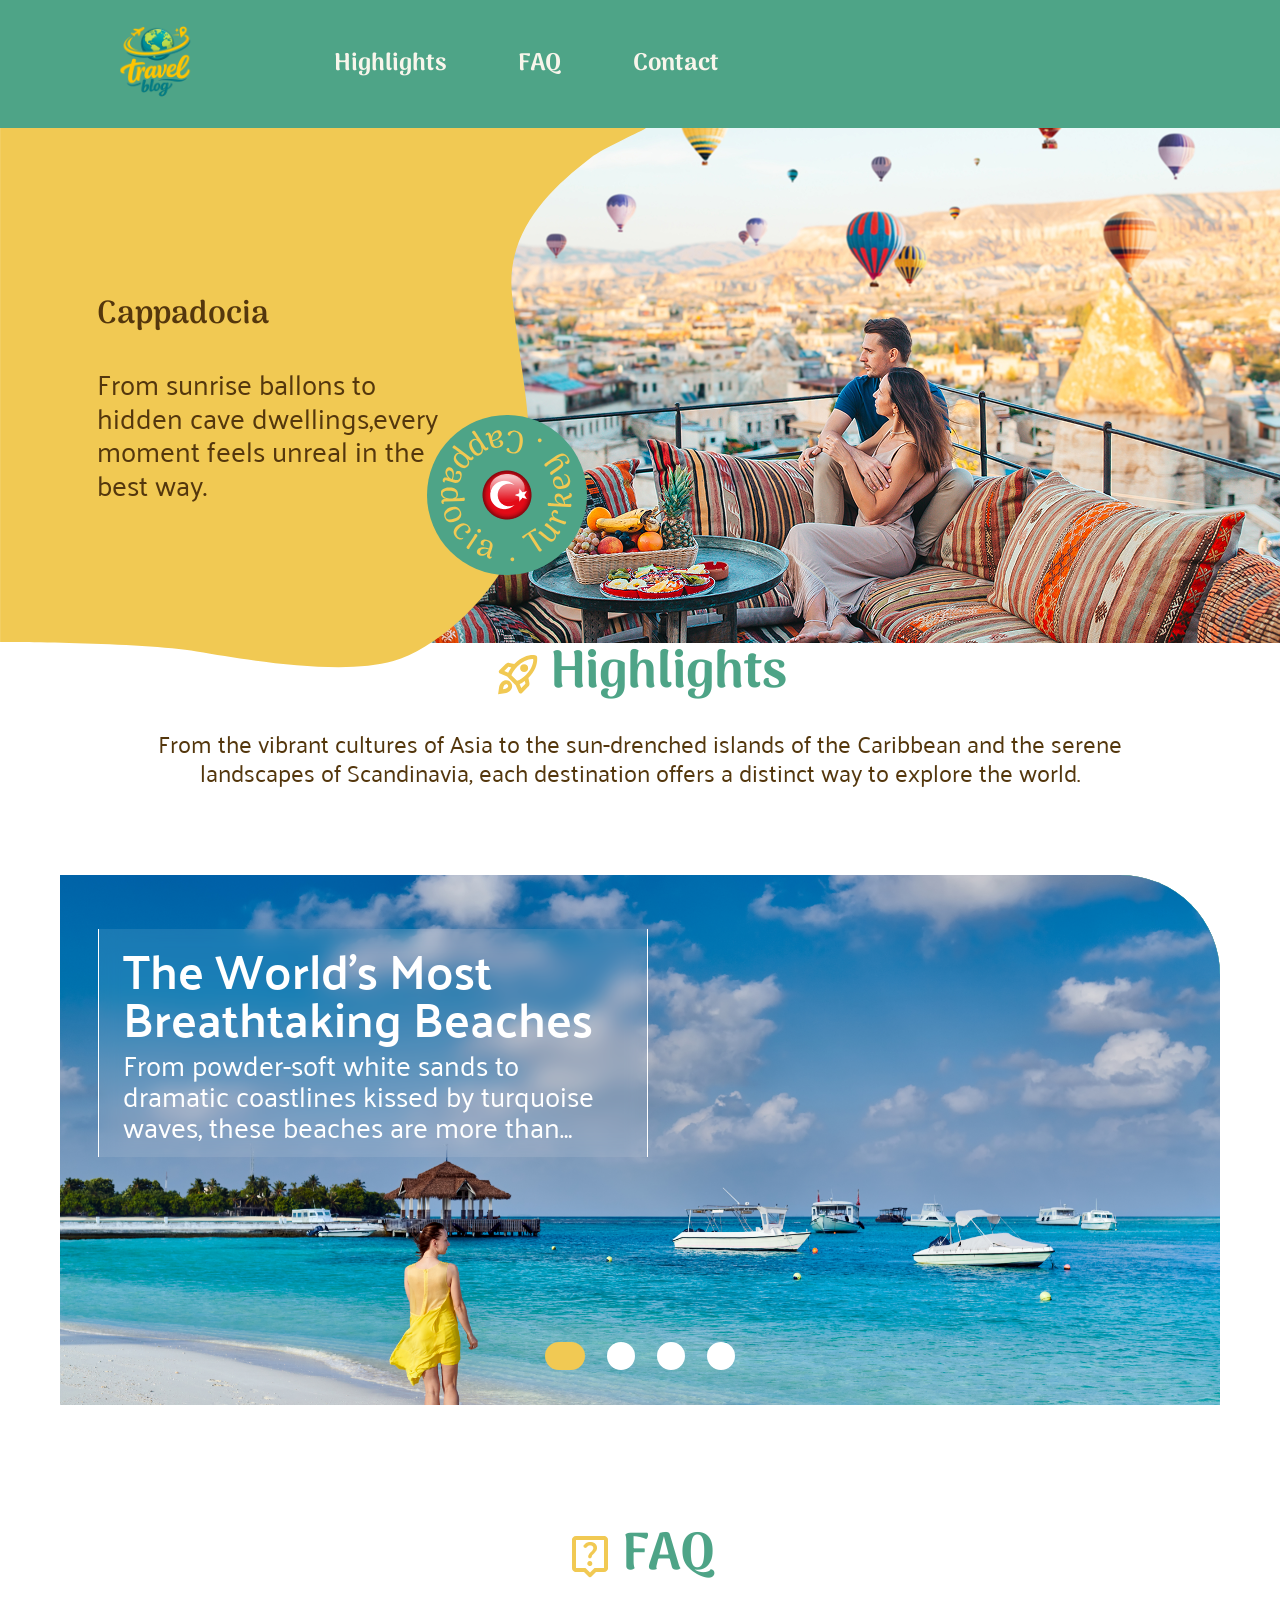
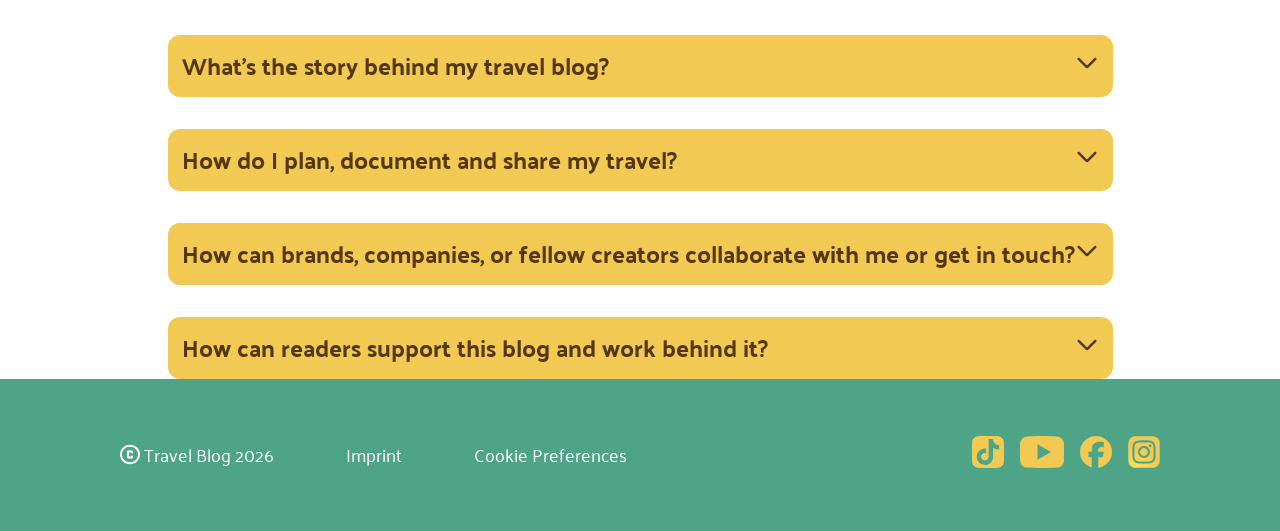
==== commit 28ee0ebc: "Specified main according to HTML pages in css" ====
--- a/index.html
+++ b/index.html
@@ -10,7 +10,7 @@
         <link rel="stylesheet" href="./response.css" />
         <link rel="stylesheet" href="./fonts.css" />
     </head>
-    <body>
+    <body class="hero-page">
         <div class="header-background">
             <header>
                 <a href="./index.html">
--- a/style.css
+++ b/style.css
@@ -17,9 +17,11 @@
 }
 
 * {
+    margin: 0;
     margin: 0px;
     box-sizing: border-box;
     scroll-behavior: smooth;
+    line-height: 120%;
 }
 
 h1 {
@@ -384,6 +386,7 @@
     align-items: center;
     font-size: 24px;
     margin-left: 102px;
+    padding-bottom: 120px;
 }
 
 .corousal-paragraph-2 p {
@@ -404,9 +407,9 @@
     transform: rotate(-13deg) translateY(15px) translateX(-20px);
 }
 
-.Lorem-ipsum-ol-section {
+/* .Lorem-ipsum-ol-section{
     width: min(1200px, 100%);
-}
+} */
 
 h4 {
     font-family: "Palanquin";
@@ -423,15 +426,19 @@
     font-family: "Palanquin";
     font-size: 24px;
     border-radius: 30px;
-    height: 200px;
+    height: fit-content;
+
+    
 }
 
 .tipps-ol ol {
     align-items: center;
-}
-
-.pro-tipps-section {
-    width: min(1134px, 100%);
+    padding: 30px 10px 10px 10px;
+    text-wrap: auto;
+}
+
+.pro-tipps-section{
+    padding: unset;
 }
 
 .lorem-ipsum-last > p {
@@ -441,7 +448,8 @@
     margin-block-start: 0em;
 }
 
-.image-slider-mobile {
+ .image-slider-mobile{
+    flex-direction: unset;
     position: relative;
     width: min(686px, calc(100vw - 48px));
     aspect-ratio: 686 / 718;
@@ -554,10 +562,10 @@
     ~ .slider-mobile-wrapper
     > .slider-mobile-element:nth-child(7) {
     z-index: 5;
-    transform: scale(1);
+    transform: scale(0.9);
     box-shadow: 0 20px 48px rgba(35, 42, 60, 0.28);
 }
-
+/* 
 .image-slider-mobile
     input[value="one"]:checked
     ~ .slider-mobile-wrapper
@@ -604,7 +612,7 @@
     > .slider-mobile-element:nth-child(8) {
     z-index: 3;
     transform: perspective(900px) rotateY(-12deg) scale(0.8);
-}
+} */
 
 .element1 {
     background-image: url("./assets/images/beach%2005.jpg");
--- a/response.css
+++ b/response.css
@@ -20,7 +20,7 @@
 }
 
 @media screen and (min-width: 700px) and (max-width: 1300px) {
-    main {
+    .hero-page main {
         padding-left: 60px;
         padding-right: 60px;
     }
@@ -79,7 +79,7 @@
 }
 
 @media screen and (min-width: 481px) and (max-width: 860px) {
-    main {
+    .hero-page main {
         padding-left: 15px;
         padding-right: 15px;
     }
@@ -104,6 +104,8 @@
     }
 }
 @media screen and (max-width: 675px) {
+
+    
     h4 {
         font-size: 18px;
     }
@@ -231,8 +233,8 @@
 @media screen and (max-width: 900px) {
     .carousel-page main {
         margin: 24px 0;
-        padding-right: 24px;
-        padding-left: 24px;
+        /* padding-right: 24px;
+        padding-left: 24px; */
     }
 
     .carousel-page .image-slider-section > header {
@@ -260,12 +262,7 @@
 }
 
 @media screen and (max-width: 900px) {
-    .carousel-page main {
-        margin-top: 8px;
-        padding-right: 16px;
-        padding-left: 16px;
-        gap: 80px;
-    }
+    
 
     .carousel-page .image-slider-section {
         width: 100%;
@@ -295,6 +292,7 @@
     }
 }
 
+
 @media screen and (max-width:1135px) {
     .tipps-ol{
     height: fit-content;
@@ -344,6 +342,7 @@
 @media screen and (max-width:1038px) {
     .corousal-paragraph-2 {
     margin-left: 0px;
-}
-    
-}
+    padding-bottom: 80px;
+}
+    
+}
--- a/fonts.css
+++ b/fonts.css
@@ -101,6 +101,13 @@
     font-size: 48px;
 }
 
+nav > ul {
+    font-family: Arima;
+    font-weight: 700;
+    line-height: 80%;
+    font-size: 24px;
+}
+
 @media screen and (max-width: 675px) {
     .slider_content > h3 {
         font-size: 28px;
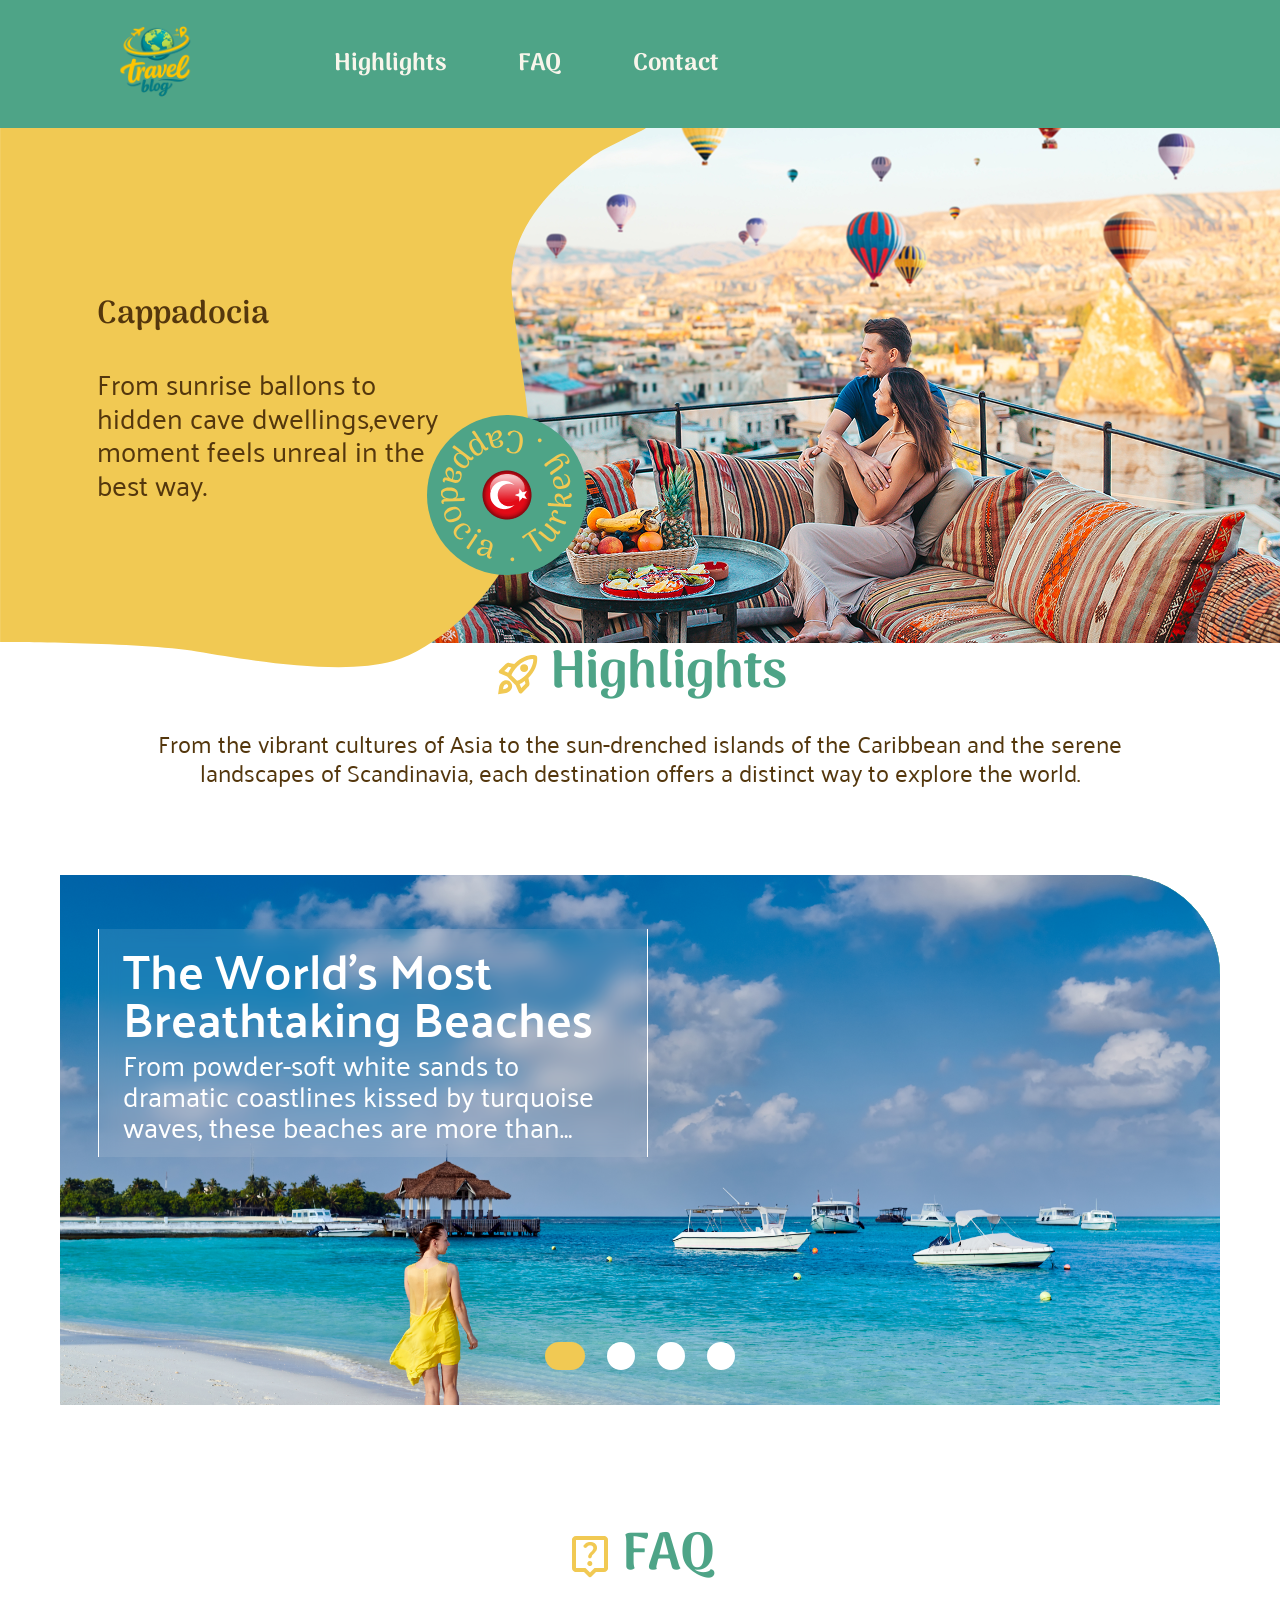
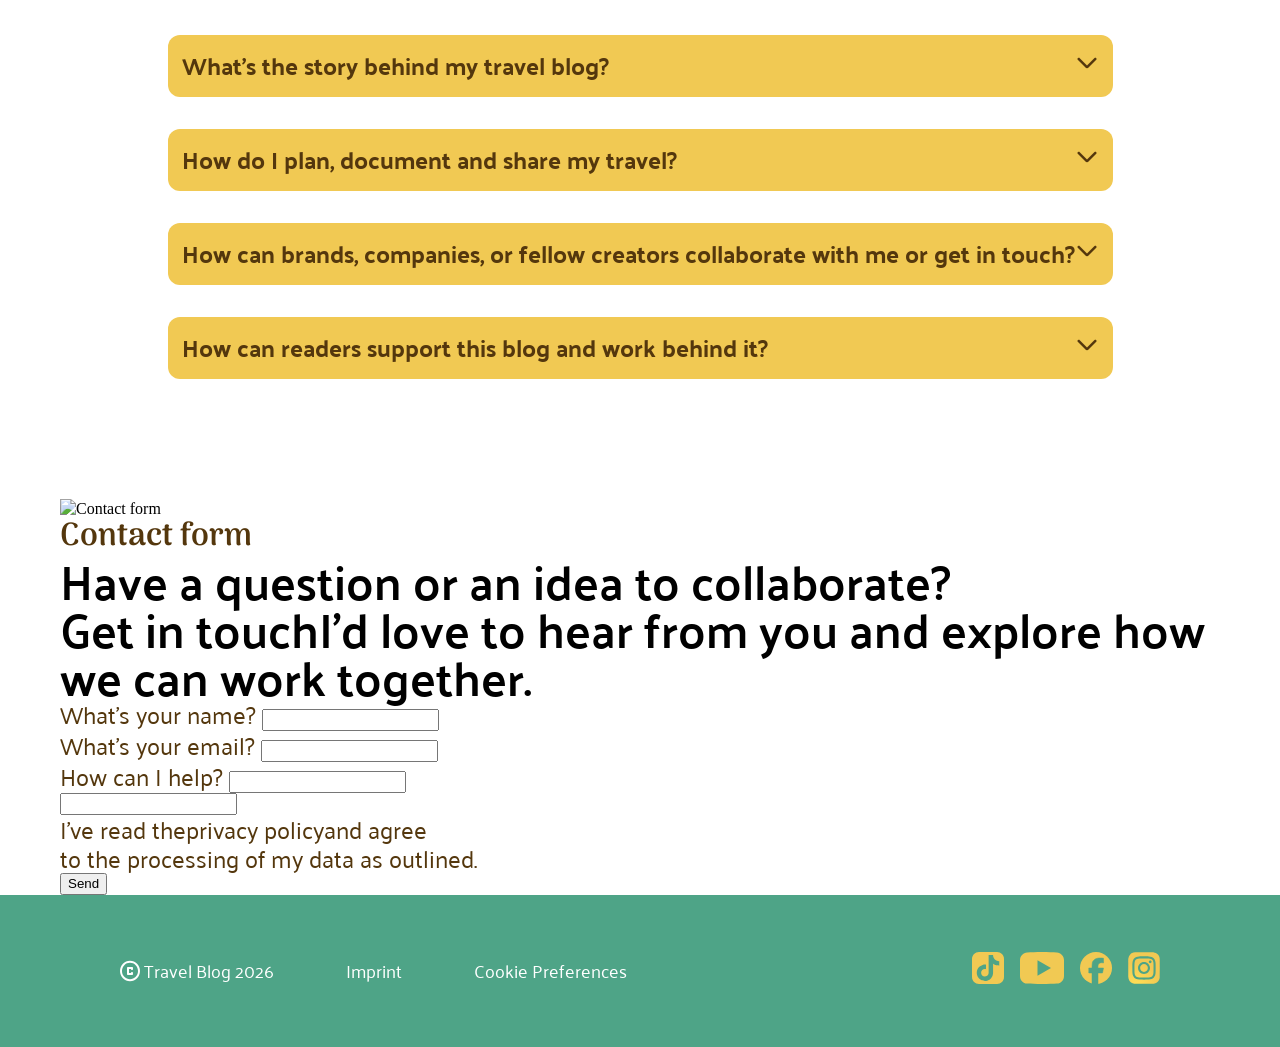
==== commit 2f6ea66d: "add contact form html css, fix padding css für landing page" ====
--- a/index.html
+++ b/index.html
@@ -4,13 +4,17 @@
         <meta charset="UTF-8" />
         <meta name="viewport" content="width=device-width, initial-scale=1.0" />
         <title>Document</title>
+        <!--
+        <link rel="stylesheet" href="./contact-style.css" />
+        <link rel="stylesheet" href="./responsive-contact-form.css" />
+        -->
         <link rel="stylesheet" href="style.css" />
 
         <link rel="stylesheet" href="./slider.css" />
         <link rel="stylesheet" href="./response.css" />
         <link rel="stylesheet" href="./fonts.css" />
     </head>
-    <body class="hero-page">
+    <body>
         <div class="header-background">
             <header>
                 <a href="./index.html">
@@ -80,7 +84,7 @@
                 </div>
             </div>
         </section>
-        <main>
+        <main class="landing-content">
             <section class="hightlights" id="highlights_section">
                 <div class="section_header_wrapper">
                     <div class="section_header">
@@ -282,6 +286,59 @@
                     </div>
                 </div>
             </section>
+            <section class="contact">
+                <div class="contact_form_wrapper">
+                    <div class="image_content">
+                        <img src="./Icons/person_pin.png" alt="Contact form" />
+                        <h1>Contact form</h1>
+                    </div>
+                    <!--<div class="headline_content"></div>-->
+
+                    <div class="description_form">
+                        <h3>
+                            Have a question or an idea to collaborate? <br />
+                            Get in touchI'd love to hear from you and explore
+                            how we can work together.
+                        </h3>
+                    </div>
+                    <div class="information_collected">
+                        <div class="my-name">
+                            <p class="name">
+                                <label>What's your name?</label>
+                                <input class="input-name" type="text" />
+                            </p>
+                        </div>
+
+                        <div class="my-name">
+                            <p class="email">
+                                <label>What's your email?</label>
+                                <input class="input-email" type="text" />
+                            </p>
+                        </div>
+                    </div>
+
+                    <div class="my-help">
+                        <p class="help">
+                            <label>How can I help?</label>
+                            <input class="input-help" type="text" />
+                        </p>
+                    </div>
+
+                    <form>
+                        <div class="check">
+                            <input class="checkbox" name="accept" />
+                            <span class="checkmark"></span>
+                            <p class="privacy">
+                                I've read the<span class="privat-policy"
+                                    >privacy policy</span
+                                >and agree <br />
+                                to the processing of my data as outlined.
+                            </p>
+                        </div>
+                        <button type="submit">Send</button>
+                    </form>
+                </div>
+            </section>
         </main>
 
         <div class="footer-background">
--- a/contact-style.css
+++ b/contact-style.css
@@ -0,0 +1,196 @@
+/* Font-family*/
+@import url("https://fonts.googleapis.com/css2?family=Arima:wght@100..700&family=Palanquin:wght@100;200;300;400;500;600;700&family=Raleway:ital,wght@0,100..900;1,100..900&display=swap");
+@import url("https://fonts.googleapis.com/css2?family=Arima:wght@100..700&family=Palanquin:wght@100;200;300;400;500;600;700&family=Raleway:ital,wght@0,100..900;1,100..900&display=swap");
+/*................................*/
+
+* {
+    margin: 0px;
+    box-sizing: border-box;
+}
+
+/* Feature Contact form code*/
+.contact_form_wrapper {
+    width: auto;
+    height: 100vh;
+
+    justify-self: center;
+}
+
+.image_content {
+    display: flex;
+    align-items: center;
+    justify-content: center;
+}
+img {
+    max-width: 40px;
+    padding: 0 1px;
+}
+
+/* Questions relating to customers_ Name Email, Help */
+h1 {
+    font-family: "Arima", system-ui;
+    font-size: 64px;
+    font-weight: 700;
+    text-align: center;
+    color: #4ea487;
+    margin: 0 10px;
+    display: flex;
+}
+.description_from {
+    display: flex;
+    justify-content: center;
+}
+h3 {
+    font-family: "Palanquin", sans-serif;
+    display: flex;
+    align-items: center;
+    justify-items: center;
+    align-self: center;
+    justify-self: center;
+    font-size: 24px;
+    font-weight: 500;
+    text-align: center;
+    line-height: 1.2;
+    white-space: nowrap;
+}
+
+.information_collected {
+    display: flex;
+    flex-direction: row;
+    justify-content: space-between;
+    align-self: center;
+    justify-self: center;
+    justify-self: center;
+    align-items: center;
+    margin-top: 50px;
+    gap: 50px;
+    max-width: 1100px;
+}
+
+label {
+    font-family: "Palanquin", sans-serif;
+    display: flex;
+    font-size: 24px;
+    font-weight: 500;
+    text-align: center;
+    white-space: nowrap;
+}
+
+.my-name {
+    gap: 15px;
+}
+.input-name {
+    width: 527px;
+    height: 93px;
+    gap: 17px;
+    background: transparent;
+    border: none;
+    border-bottom: 2px solid #000000;
+    display: flex;
+    margin-bottom: 93px;
+}
+p.name {
+    display: flex;
+    flex-direction: column;
+}
+
+.input-email {
+    width: 527px;
+    height: 93px;
+    gap: 17px;
+    background: transparent;
+    border: none;
+    border-bottom: 2px solid #000000;
+    display: flex;
+    margin-bottom: 93px;
+}
+p.email {
+    display: flex;
+    flex-direction: column;
+}
+
+.input-help {
+    height: 93px;
+    background: transparent;
+    border: none;
+    border-bottom: 2px solid #000000;
+    display: flex;
+}
+
+p.help {
+    display: flex;
+    flex-direction: column;
+}
+
+/* verification that the private security policy has been read and understood*/
+
+form {
+    display: flex;
+    flex-direction: column;
+    align-self: center;
+    justify-self: center;
+}
+.privacy br {
+    display: none;
+}
+.check {
+    display: flex;
+    flex-direction: row;
+    margin-top: 15px;
+    margin-bottom: 15px;
+    gap: 5px;
+}
+p.privaty {
+    text-wrap: nowrap;
+    max-width: 507px;
+}
+span.privat-policy {
+    font-family: "Palanquin", sans-serif;
+    font-weight: 400;
+    font-size: 15px;
+    letter-spacing: -3%;
+    text-align: center;
+    color: #4ea487;
+    padding: 0 0.5rem;
+    width: 539px;
+}
+
+.privaty {
+    text-wrap: nowrap;
+    text-align: left;
+    max-width: 338px;
+}
+br.after-green {
+    white-space: nowrap;
+}
+
+.checkbox {
+    max-width: 18px;
+    height: 18px;
+    border: 3px solid #54370d;
+    display: flex;
+    align-self: center;
+    justify-self: center;
+}
+
+button {
+    max-width: 139px;
+    height: 48px;
+    display: flex;
+    align-self: center;
+    justify-self: center;
+    justify-content: center;
+    align-content: center;
+    align-items: center;
+
+    padding-right: 24px;
+    padding-left: 24px;
+
+    border: 2px solid;
+    border-radius: 40px;
+    color: #737373;
+    font-family: "Arima", system-ui;
+    font-weight: 700;
+    font-size: 24px;
+    text-align: center;
+}
--- a/responsive-contact-form.css
+++ b/responsive-contact-form.css
@@ -0,0 +1,358 @@
+/* Responsive Design withd width from 480px, 800px, 1200px */
+
+@media screen and (min-width: 1100px) and (max-width: 1440px) {
+  .contact {
+    margin: 0px;
+    padding: 0px;
+  }
+  .contact_form_wrapper {
+    flex-direction: row;
+  }
+
+  .image_content {
+    display: flex;
+    align-items: center;
+    justify-content: center;
+  }
+  h1 {
+    display: flex;
+    font-size: 40px;
+    white-space: nowrap;
+  }
+  h3 {
+    display: flex;
+    white-space: nowrap;
+    max-width: 56ch;
+    text-wrap: balance;
+    line-height: 1.6;
+  }
+
+  .information_collected {
+    display: flex;
+    flex-direction: row;
+    margin-top: 50px;
+  }
+
+  label {
+    font-family: "Palanquin", sans-serif;
+    display: flex;
+    font-size: 24px;
+    text-align: left;
+    margin-top: 50px;
+    white-space: nowrap;
+    overflow-wrap: break-word;
+  }
+  .check {
+    max-width: 539px;
+    display: flex;
+    flex-direction: row;
+    margin-top: 15px;
+    margin-bottom: 15px;
+    gap: 5px;
+  }
+
+  br.after-green {
+    white-space: nowrap;
+  }
+  p.privacy {
+    white-space: nowrap;
+  }
+}
+
+@media screen and (min-width: 650px) and (max-width: 1100px) {
+  .image_content {
+    display: flex;
+    align-items: center;
+    justify-content: center;
+  }
+  h1 {
+    display: flex;
+    font-size: 40px;
+    white-space: nowrap;
+    max-width: 241px;
+  }
+
+  h3 {
+    display: none;
+  }
+
+  .information_collected {
+    display: flex;
+    flex-direction: column;
+    justify-content: space-between;
+    margin-bottom: 50px;
+  }
+  .my-help {
+    display: flex;
+    flex-direction: column;
+  }
+
+  label {
+    font-family: "Palanquin", sans-serif;
+    display: flex;
+    font-size: 24px;
+    text-align: left;
+    white-space: nowrap;
+    overflow-wrap: break-word;
+    max-width: 338px;
+    margin-top: 50px;
+  }
+
+  .checkbox-content {
+    display: flex;
+    flex-direction: column;
+    justify-items: center;
+    align-items: center;
+    max-width: 335px;
+  }
+  .input-name {
+    width: 527px;
+    height: 93px;
+    gap: 17px;
+    background: transparent;
+    border: none;
+    border-bottom: 2px solid #000000;
+    display: flex;
+    margin-bottom: 0px;
+  }
+  .input-email {
+    width: 527px;
+    height: 93px;
+    gap: 17px;
+    background: transparent;
+    border: none;
+    border-bottom: 2px solid #000000;
+    display: flex;
+    margin-bottom: 0px;
+  }
+}
+
+@media screen and (min-width: 480px) and (max-width: 649px) {
+  .image_content {
+    display: flex;
+    align-self: center;
+    justify-self: center;
+    justify-content: center;
+  }
+  h1 {
+    display: flex;
+    font-size: 40px;
+    white-space: nowrap;
+    max-width: 241px;
+  }
+  h3 {
+    display: none;
+  }
+  .information_collected {
+    display: flex;
+    flex-direction: column;
+    justify-content: space-between;
+    gap: 50px;
+  }
+  label {
+    font-family: "Palanquin", sans-serif;
+
+    font-size: 24px;
+    text-align: right;
+    white-space: nowrap;
+
+    max-width: 338px;
+    display: flex;
+
+    justify-content: flex-start;
+  }
+  .input-name {
+    max-width: 338px;
+    height: 98px;
+    gap: 17px;
+    background: transparent;
+    border: none;
+    border-bottom: 2px solid #000000;
+    display: flex;
+    margin-bottom: 0px;
+  }
+  .input-email {
+    max-width: 338px;
+    height: 98px;
+    gap: 17px;
+    background: transparent;
+    border: none;
+    border-bottom: 2px solid #000000;
+    display: flex;
+    align-self: center;
+    justify-self: center;
+  }
+
+  .my-help {
+    display: flex;
+    align-self: center;
+    justify-self: center;
+  }
+  .input-help {
+    width: 338px;
+
+    gap: 17px;
+    background: transparent;
+    border: none;
+    border-bottom: 2px solid #000000;
+    display: flex;
+    align-self: center;
+    margin-bottom: 0px;
+  }
+  p.help {
+    display: flex;
+    flex-direction: column;
+    width: 337px;
+  }
+  .checkbox-content {
+    display: flex;
+    flex-direction: column;
+    justify-items: center;
+    align-items: center;
+    max-width: 338px;
+  }
+
+  form {
+    display: flex;
+    flex-direction: column;
+    align-self: center;
+    justify-self: center;
+  }
+  .privacy br {
+    display: inline;
+  }
+  .check {
+    max-width: 338px;
+
+    display: flex;
+    flex-direction: row;
+    margin-top: 15px;
+    margin-bottom: 15px;
+    gap: 5px;
+    display: flex;
+    align-self: center;
+  }
+  .check input {
+    margin-top: 3px;
+    flex-shrink: 0;
+  }
+  .after-green {
+    white-space: wrap;
+  }
+}
+
+@media screen and (min-width: 320px) and (max-width: 479px) {
+  .image_content {
+    display: flex;
+    align-self: center;
+    justify-self: center;
+    justify-content: center;
+  }
+  h1 {
+    display: flex;
+    font-size: 40px;
+    white-space: nowrap;
+    max-width: 241px;
+  }
+  h3 {
+    display: none;
+  }
+  .information_collected {
+    display: flex;
+    flex-direction: column;
+    justify-content: space-between;
+    gap: 50px;
+  }
+  label {
+    font-family: "Palanquin", sans-serif;
+
+    font-size: 24px;
+    text-align: right;
+    white-space: nowrap;
+
+    max-width: 300px;
+    display: flex;
+
+    justify-content: flex-start;
+  }
+  .input-name {
+    max-width: 300px;
+    height: 98px;
+    gap: 17px;
+    background: transparent;
+    border: none;
+    border-bottom: 2px solid #000000;
+    display: flex;
+    margin-bottom: 0px;
+  }
+  .input-email {
+    max-width: 300px;
+    height: 98px;
+    gap: 17px;
+    background: transparent;
+    border: none;
+    border-bottom: 2px solid #000000;
+    display: flex;
+    align-self: center;
+    justify-self: center;
+  }
+
+  .my-help {
+    display: flex;
+    align-self: center;
+    justify-self: center;
+  }
+  .input-help {
+    width: 300px;
+    height: 98px;
+    gap: 17px;
+    background: transparent;
+    border: none;
+    border-bottom: 2px solid #000000;
+    display: flex;
+    align-self: center;
+    margin-bottom: 0px;
+  }
+  p.help {
+    display: flex;
+    flex-direction: column;
+    width: 300px;
+  }
+  .checkbox-content {
+    display: flex;
+    flex-direction: column;
+    justify-items: center;
+    align-items: center;
+    max-width: 338px;
+    /*margin: 20px 0px;*/
+  }
+
+  form {
+    display: flex;
+    flex-direction: column;
+    align-self: center;
+    justify-self: center;
+    /*max-width: 338px;*/
+  }
+  .privacy br {
+    display: inline;
+  }
+  .check {
+    max-width: 338px;
+
+    display: flex;
+    flex-direction: row;
+    margin-top: 15px;
+    margin-bottom: 15px;
+    gap: 5px;
+    display: flex;
+    align-self: center;
+  }
+  .check input {
+    margin-top: 3px;
+    flex-shrink: 0;
+  }
+  .after-green {
+    white-space: wrap;
+  }
+}
--- a/style.css
+++ b/style.css
@@ -500,7 +500,7 @@
     position: relative;
     flex: 0 0 6.48%;
     height: 100%;
-    margin-right: -0.39%;
+    margin-right: -0.4%;
     border-radius: clamp(16px, 4vw, 32px);
     box-shadow: 0 16px 35px rgba(35, 42, 60, 0.2);
     transform: scale(0.8);
@@ -511,23 +511,23 @@
 }
 
 .image-slider-mobile input[value="one"]:checked ~ .slider-mobile-wrapper {
-    transform: translateX(-10.43%);
+    transform: translateX(-10%);
 }
 
 .image-slider-mobile input[value="two"]:checked ~ .slider-mobile-wrapper {
-    transform: translateX(-15.95%);
+    transform: translateX(-16%);
 }
 
 .image-slider-mobile input[value="three"]:checked ~ .slider-mobile-wrapper {
-    transform: translateX(-22.04%);
+    transform: translateX(-22%);
 }
 
 .image-slider-mobile input[value="four"]:checked ~ .slider-mobile-wrapper {
-    transform: translateX(-28.13%);
+    transform: translateX(-28%);
 }
 
 .image-slider-mobile input[value="five"]:checked ~ .slider-mobile-wrapper {
-    transform: translateX(-33.33%);
+    transform: translateX(-33%);
 }
 
 .image-slider-mobile
--- a/response.css
+++ b/response.css
@@ -20,7 +20,7 @@
 }
 
 @media screen and (min-width: 700px) and (max-width: 1300px) {
-    .hero-page main {
+    .landing-content {
         padding-left: 60px;
         padding-right: 60px;
     }
@@ -79,7 +79,7 @@
 }
 
 @media screen and (min-width: 481px) and (max-width: 860px) {
-    .hero-page main {
+    .landing-content {
         padding-left: 15px;
         padding-right: 15px;
     }
@@ -104,8 +104,10 @@
     }
 }
 @media screen and (max-width: 675px) {
-
-    
+    .landing-content {
+        padding-left: 15px;
+        padding-right: 15px;
+    }
     h4 {
         font-size: 18px;
     }
@@ -136,7 +138,7 @@
         width: 243px;
         height: 211px;
     }
-    main {
+    .graph-page main {
         gap: 40px;
         padding-left: 15px;
         padding-right: 15px;
@@ -197,7 +199,6 @@
     h2 {
         font-size: 16px;
     }
-
 }
 
 @media screen and (max-width: 349px) {
@@ -233,8 +234,14 @@
 @media screen and (max-width: 900px) {
     .carousel-page main {
         margin: 24px 0;
-        /* padding-right: 24px;
-        padding-left: 24px; */
+        padding-right: 24px;
+        padding-left: 24px;
+        gap: 80px;
+    }
+
+    .video-page main {
+        padding-left: 24px;
+        padding-right: 24px;
     }
 
     .carousel-page .image-slider-section > header {
@@ -262,8 +269,6 @@
 }
 
 @media screen and (max-width: 900px) {
-    
-
     .carousel-page .image-slider-section {
         width: 100%;
         gap: 24px;
@@ -292,14 +297,10 @@
     }
 }
 
-
-@media screen and (max-width:1135px) {
-    .tipps-ol{
-    height: fit-content;
-
-    
-}
-    
+@media screen and (max-width: 1135px) {
+    .tipps-ol {
+        height: fit-content;
+    }
 }
 
 @media screen and (max-width: 921px) {
@@ -308,41 +309,37 @@
     }
 
     .carousal-paragraph-1 > p {
-    font-size: 20px;
-}
-
-.corousal-paragraph-2 {
-    font-size: 20px;
-  
-}
-
-.corousal-paragraph-2 > p{
-    font-size: 20px;
-  
-}
-
-.tipps-heading >h4{
-    font-size: 20px;
-}
-.lorem-ipsum-last p{
-    font-size: 20px;
-}
-
-.tipps-heading {
-    
-    width: 150px;
-    transform: rotate(-13deg) translateY(15px) translateX(-10px);
-}
-
-.share_section > h4{
-    font-size: 18px;
-}
-}
-
-@media screen and (max-width:1038px) {
+        font-size: 20px;
+    }
+
     .corousal-paragraph-2 {
-    margin-left: 0px;
-    padding-bottom: 80px;
-}
-    
-}
+        font-size: 20px;
+    }
+
+    .corousal-paragraph-2 > p {
+        font-size: 20px;
+    }
+
+    .tipps-heading > h4 {
+        font-size: 20px;
+    }
+    .lorem-ipsum-last p {
+        font-size: 20px;
+    }
+
+    .tipps-heading {
+        width: 150px;
+        transform: rotate(-13deg) translateY(15px) translateX(-10px);
+    }
+
+    .share_section > h4 {
+        font-size: 18px;
+    }
+}
+
+@media screen and (max-width: 1038px) {
+    .corousal-paragraph-2 {
+        margin-left: 0px;
+        padding-bottom: 80px;
+    }
+}
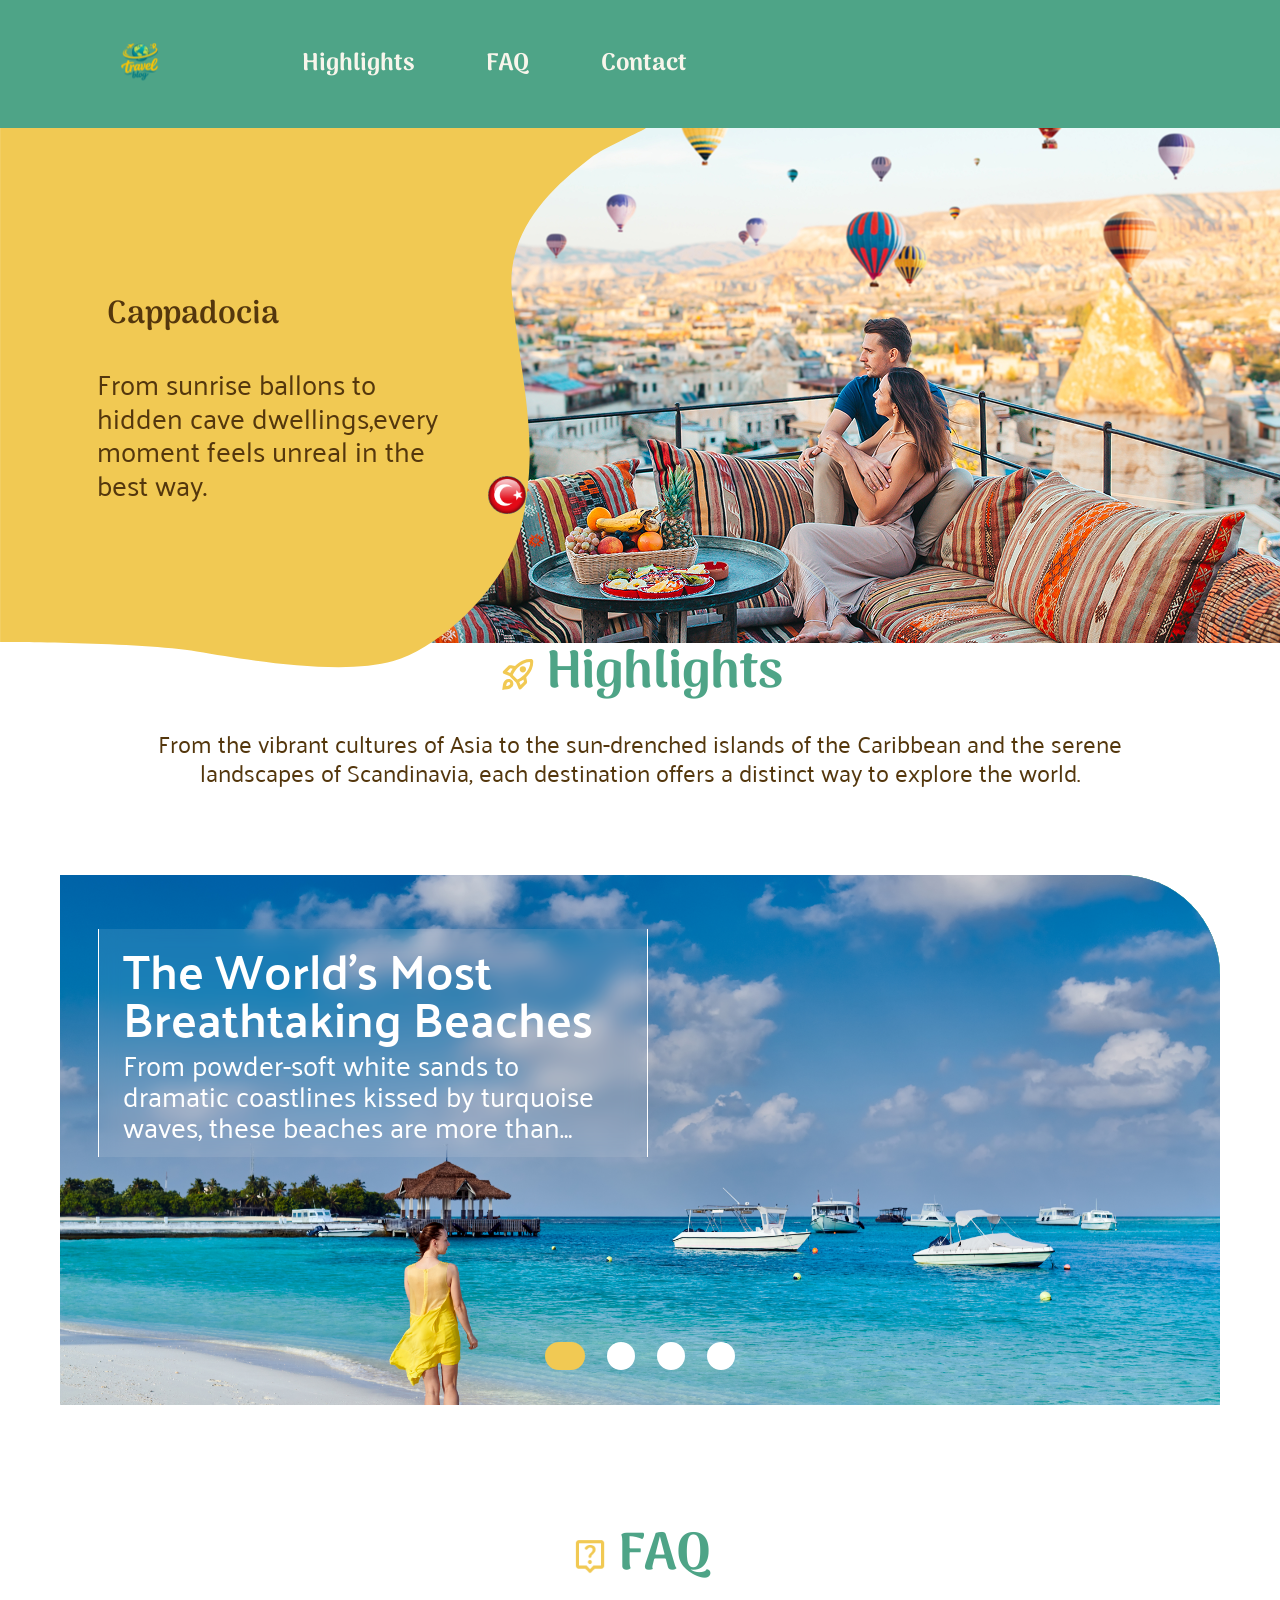
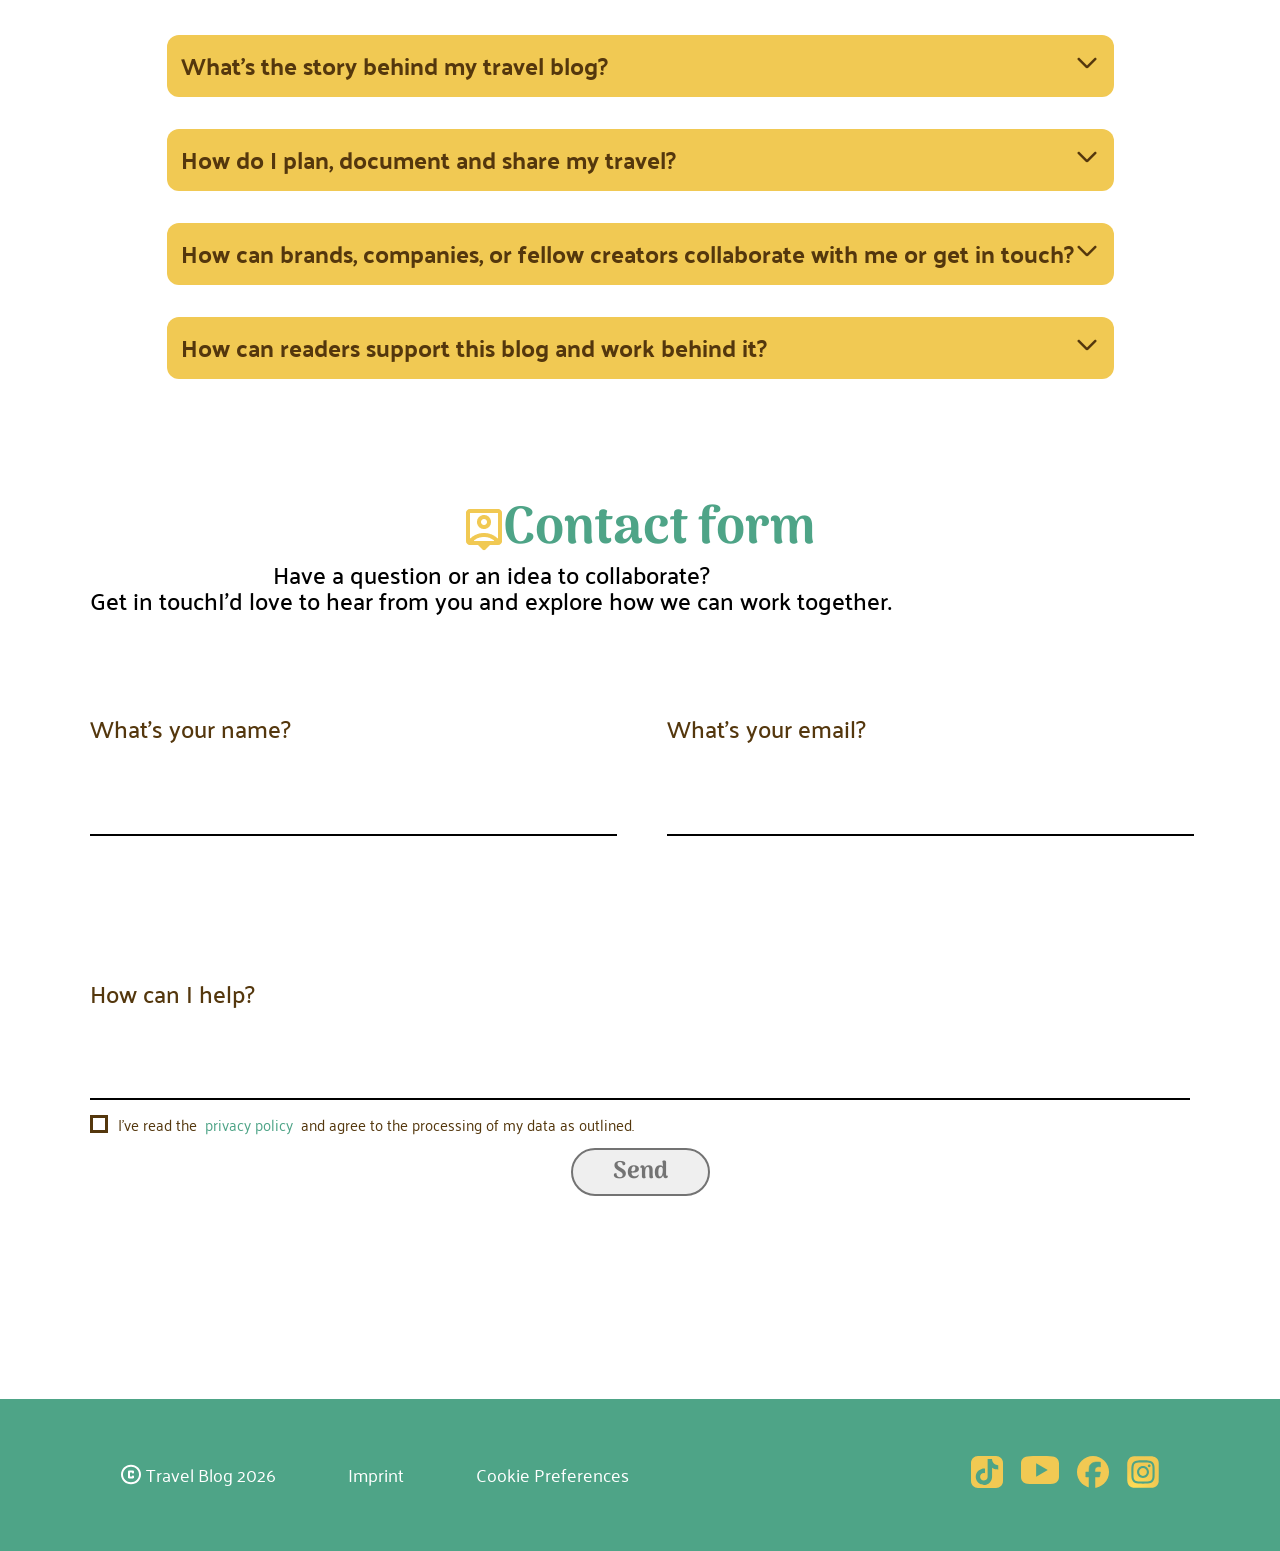
==== commit 41542186: "fix css problems for contact form" ====
--- a/index.html
+++ b/index.html
@@ -4,10 +4,11 @@
         <meta charset="UTF-8" />
         <meta name="viewport" content="width=device-width, initial-scale=1.0" />
         <title>Document</title>
-        <!--
+
         <link rel="stylesheet" href="./contact-style.css" />
+
         <link rel="stylesheet" href="./responsive-contact-form.css" />
-        -->
+
         <link rel="stylesheet" href="style.css" />
 
         <link rel="stylesheet" href="./slider.css" />
@@ -289,8 +290,11 @@
             <section class="contact">
                 <div class="contact_form_wrapper">
                     <div class="image_content">
-                        <img src="./Icons/person_pin.png" alt="Contact form" />
-                        <h1>Contact form</h1>
+                        <img
+                            src="./assets/icons/person_pin.png"
+                            alt="Contact form"
+                        />
+                        <h2>Contact form</h2>
                     </div>
                     <!--<div class="headline_content"></div>-->
 
--- a/contact-style.css
+++ b/contact-style.css
@@ -40,7 +40,7 @@
     display: flex;
     justify-content: center;
 }
-h3 {
+.description_form h3 {
     font-family: "Palanquin", sans-serif;
     display: flex;
     align-items: center;
@@ -52,6 +52,7 @@
     text-align: center;
     line-height: 1.2;
     white-space: nowrap;
+    line-height: 110%;
 }
 
 .information_collected {
@@ -174,6 +175,7 @@
 }
 
 button {
+    width: 100%;
     max-width: 139px;
     height: 48px;
     display: flex;
@@ -194,3 +196,9 @@
     font-size: 24px;
     text-align: center;
 }
+
+.privacy {
+    font-family: Palanquin;
+    font-size: 15px;
+    line-height: 120%;
+}
--- a/responsive-contact-form.css
+++ b/responsive-contact-form.css
@@ -1,358 +1,357 @@
 /* Responsive Design withd width from 480px, 800px, 1200px */
 
 @media screen and (min-width: 1100px) and (max-width: 1440px) {
-  .contact {
-    margin: 0px;
-    padding: 0px;
-  }
-  .contact_form_wrapper {
-    flex-direction: row;
-  }
-
-  .image_content {
-    display: flex;
-    align-items: center;
-    justify-content: center;
-  }
-  h1 {
-    display: flex;
-    font-size: 40px;
-    white-space: nowrap;
-  }
-  h3 {
-    display: flex;
-    white-space: nowrap;
-    max-width: 56ch;
-    text-wrap: balance;
-    line-height: 1.6;
-  }
-
-  .information_collected {
-    display: flex;
-    flex-direction: row;
-    margin-top: 50px;
-  }
-
-  label {
-    font-family: "Palanquin", sans-serif;
-    display: flex;
-    font-size: 24px;
-    text-align: left;
-    margin-top: 50px;
-    white-space: nowrap;
-    overflow-wrap: break-word;
-  }
-  .check {
-    max-width: 539px;
-    display: flex;
-    flex-direction: row;
-    margin-top: 15px;
-    margin-bottom: 15px;
-    gap: 5px;
-  }
-
-  br.after-green {
-    white-space: nowrap;
-  }
-  p.privacy {
-    white-space: nowrap;
-  }
+    .contact {
+        margin: 0px;
+        padding: 0px;
+    }
+    .contact_form_wrapper {
+        flex-direction: row;
+    }
+
+    .image_content {
+        display: flex;
+        align-items: center;
+        justify-content: center;
+    }
+    h1 {
+        display: flex;
+        font-size: 40px;
+        white-space: nowrap;
+    }
+    .description_form h3 {
+        display: flex;
+        white-space: nowrap;
+        max-width: 56ch;
+        text-wrap: balance;
+    }
+
+    .information_collected {
+        display: flex;
+        flex-direction: row;
+        margin-top: 50px;
+    }
+
+    label {
+        font-family: "Palanquin", sans-serif;
+        display: flex;
+        font-size: 24px;
+        text-align: left;
+        margin-top: 50px;
+        white-space: nowrap;
+        overflow-wrap: break-word;
+    }
+    .check {
+        max-width: 539px;
+        display: flex;
+        flex-direction: row;
+        margin-top: 15px;
+        margin-bottom: 15px;
+        gap: 5px;
+    }
+
+    br.after-green {
+        white-space: nowrap;
+    }
+    p.privacy {
+        white-space: nowrap;
+    }
 }
 
 @media screen and (min-width: 650px) and (max-width: 1100px) {
-  .image_content {
-    display: flex;
-    align-items: center;
-    justify-content: center;
-  }
-  h1 {
-    display: flex;
-    font-size: 40px;
-    white-space: nowrap;
-    max-width: 241px;
-  }
-
-  h3 {
-    display: none;
-  }
-
-  .information_collected {
-    display: flex;
-    flex-direction: column;
-    justify-content: space-between;
-    margin-bottom: 50px;
-  }
-  .my-help {
-    display: flex;
-    flex-direction: column;
-  }
-
-  label {
-    font-family: "Palanquin", sans-serif;
-    display: flex;
-    font-size: 24px;
-    text-align: left;
-    white-space: nowrap;
-    overflow-wrap: break-word;
-    max-width: 338px;
-    margin-top: 50px;
-  }
-
-  .checkbox-content {
-    display: flex;
-    flex-direction: column;
-    justify-items: center;
-    align-items: center;
-    max-width: 335px;
-  }
-  .input-name {
-    width: 527px;
-    height: 93px;
-    gap: 17px;
-    background: transparent;
-    border: none;
-    border-bottom: 2px solid #000000;
-    display: flex;
-    margin-bottom: 0px;
-  }
-  .input-email {
-    width: 527px;
-    height: 93px;
-    gap: 17px;
-    background: transparent;
-    border: none;
-    border-bottom: 2px solid #000000;
-    display: flex;
-    margin-bottom: 0px;
-  }
+    .image_content {
+        display: flex;
+        align-items: center;
+        justify-content: center;
+    }
+    h1 {
+        display: flex;
+        font-size: 40px;
+        white-space: nowrap;
+        max-width: 241px;
+    }
+
+    .description_form h3 {
+        display: none;
+    }
+
+    .information_collected {
+        display: flex;
+        flex-direction: column;
+        justify-content: space-between;
+        margin-bottom: 50px;
+    }
+    .my-help {
+        display: flex;
+        flex-direction: column;
+    }
+
+    label {
+        font-family: "Palanquin", sans-serif;
+        display: flex;
+        font-size: 24px;
+        text-align: left;
+        white-space: nowrap;
+        overflow-wrap: break-word;
+        max-width: 338px;
+        margin-top: 50px;
+    }
+
+    .checkbox-content {
+        display: flex;
+        flex-direction: column;
+        justify-items: center;
+        align-items: center;
+        max-width: 335px;
+    }
+    .input-name {
+        width: 527px;
+        height: 93px;
+        gap: 17px;
+        background: transparent;
+        border: none;
+        border-bottom: 2px solid #000000;
+        display: flex;
+        margin-bottom: 0px;
+    }
+    .input-email {
+        width: 527px;
+        height: 93px;
+        gap: 17px;
+        background: transparent;
+        border: none;
+        border-bottom: 2px solid #000000;
+        display: flex;
+        margin-bottom: 0px;
+    }
 }
 
 @media screen and (min-width: 480px) and (max-width: 649px) {
-  .image_content {
-    display: flex;
-    align-self: center;
-    justify-self: center;
-    justify-content: center;
-  }
-  h1 {
-    display: flex;
-    font-size: 40px;
-    white-space: nowrap;
-    max-width: 241px;
-  }
-  h3 {
-    display: none;
-  }
-  .information_collected {
-    display: flex;
-    flex-direction: column;
-    justify-content: space-between;
-    gap: 50px;
-  }
-  label {
-    font-family: "Palanquin", sans-serif;
-
-    font-size: 24px;
-    text-align: right;
-    white-space: nowrap;
-
-    max-width: 338px;
-    display: flex;
-
-    justify-content: flex-start;
-  }
-  .input-name {
-    max-width: 338px;
-    height: 98px;
-    gap: 17px;
-    background: transparent;
-    border: none;
-    border-bottom: 2px solid #000000;
-    display: flex;
-    margin-bottom: 0px;
-  }
-  .input-email {
-    max-width: 338px;
-    height: 98px;
-    gap: 17px;
-    background: transparent;
-    border: none;
-    border-bottom: 2px solid #000000;
-    display: flex;
-    align-self: center;
-    justify-self: center;
-  }
-
-  .my-help {
-    display: flex;
-    align-self: center;
-    justify-self: center;
-  }
-  .input-help {
-    width: 338px;
-
-    gap: 17px;
-    background: transparent;
-    border: none;
-    border-bottom: 2px solid #000000;
-    display: flex;
-    align-self: center;
-    margin-bottom: 0px;
-  }
-  p.help {
-    display: flex;
-    flex-direction: column;
-    width: 337px;
-  }
-  .checkbox-content {
-    display: flex;
-    flex-direction: column;
-    justify-items: center;
-    align-items: center;
-    max-width: 338px;
-  }
-
-  form {
-    display: flex;
-    flex-direction: column;
-    align-self: center;
-    justify-self: center;
-  }
-  .privacy br {
-    display: inline;
-  }
-  .check {
-    max-width: 338px;
-
-    display: flex;
-    flex-direction: row;
-    margin-top: 15px;
-    margin-bottom: 15px;
-    gap: 5px;
-    display: flex;
-    align-self: center;
-  }
-  .check input {
-    margin-top: 3px;
-    flex-shrink: 0;
-  }
-  .after-green {
-    white-space: wrap;
-  }
+    .image_content {
+        display: flex;
+        align-self: center;
+        justify-self: center;
+        justify-content: center;
+    }
+    h1 {
+        display: flex;
+        font-size: 40px;
+        white-space: nowrap;
+        max-width: 241px;
+    }
+    .description_form h3 {
+        display: none;
+    }
+    .information_collected {
+        display: flex;
+        flex-direction: column;
+        justify-content: space-between;
+        gap: 50px;
+    }
+    label {
+        font-family: "Palanquin", sans-serif;
+
+        font-size: 24px;
+        text-align: right;
+        white-space: nowrap;
+
+        max-width: 338px;
+        display: flex;
+
+        justify-content: flex-start;
+    }
+    .input-name {
+        max-width: 338px;
+        height: 98px;
+        gap: 17px;
+        background: transparent;
+        border: none;
+        border-bottom: 2px solid #000000;
+        display: flex;
+        margin-bottom: 0px;
+    }
+    .input-email {
+        max-width: 338px;
+        height: 98px;
+        gap: 17px;
+        background: transparent;
+        border: none;
+        border-bottom: 2px solid #000000;
+        display: flex;
+        align-self: center;
+        justify-self: center;
+    }
+
+    .my-help {
+        display: flex;
+        align-self: center;
+        justify-self: center;
+    }
+    .input-help {
+        width: 338px;
+
+        gap: 17px;
+        background: transparent;
+        border: none;
+        border-bottom: 2px solid #000000;
+        display: flex;
+        align-self: center;
+        margin-bottom: 0px;
+    }
+    p.help {
+        display: flex;
+        flex-direction: column;
+        width: 337px;
+    }
+    .checkbox-content {
+        display: flex;
+        flex-direction: column;
+        justify-items: center;
+        align-items: center;
+        max-width: 338px;
+    }
+
+    form {
+        display: flex;
+        flex-direction: column;
+        align-self: center;
+        justify-self: center;
+    }
+    .privacy br {
+        display: inline;
+    }
+    .check {
+        max-width: 338px;
+
+        display: flex;
+        flex-direction: row;
+        margin-top: 15px;
+        margin-bottom: 15px;
+        gap: 5px;
+        display: flex;
+        align-self: center;
+    }
+    .check input {
+        margin-top: 3px;
+        flex-shrink: 0;
+    }
+    .after-green {
+        white-space: wrap;
+    }
 }
 
 @media screen and (min-width: 320px) and (max-width: 479px) {
-  .image_content {
-    display: flex;
-    align-self: center;
-    justify-self: center;
-    justify-content: center;
-  }
-  h1 {
-    display: flex;
-    font-size: 40px;
-    white-space: nowrap;
-    max-width: 241px;
-  }
-  h3 {
-    display: none;
-  }
-  .information_collected {
-    display: flex;
-    flex-direction: column;
-    justify-content: space-between;
-    gap: 50px;
-  }
-  label {
-    font-family: "Palanquin", sans-serif;
-
-    font-size: 24px;
-    text-align: right;
-    white-space: nowrap;
-
-    max-width: 300px;
-    display: flex;
-
-    justify-content: flex-start;
-  }
-  .input-name {
-    max-width: 300px;
-    height: 98px;
-    gap: 17px;
-    background: transparent;
-    border: none;
-    border-bottom: 2px solid #000000;
-    display: flex;
-    margin-bottom: 0px;
-  }
-  .input-email {
-    max-width: 300px;
-    height: 98px;
-    gap: 17px;
-    background: transparent;
-    border: none;
-    border-bottom: 2px solid #000000;
-    display: flex;
-    align-self: center;
-    justify-self: center;
-  }
-
-  .my-help {
-    display: flex;
-    align-self: center;
-    justify-self: center;
-  }
-  .input-help {
-    width: 300px;
-    height: 98px;
-    gap: 17px;
-    background: transparent;
-    border: none;
-    border-bottom: 2px solid #000000;
-    display: flex;
-    align-self: center;
-    margin-bottom: 0px;
-  }
-  p.help {
-    display: flex;
-    flex-direction: column;
-    width: 300px;
-  }
-  .checkbox-content {
-    display: flex;
-    flex-direction: column;
-    justify-items: center;
-    align-items: center;
-    max-width: 338px;
-    /*margin: 20px 0px;*/
-  }
-
-  form {
-    display: flex;
-    flex-direction: column;
-    align-self: center;
-    justify-self: center;
-    /*max-width: 338px;*/
-  }
-  .privacy br {
-    display: inline;
-  }
-  .check {
-    max-width: 338px;
-
-    display: flex;
-    flex-direction: row;
-    margin-top: 15px;
-    margin-bottom: 15px;
-    gap: 5px;
-    display: flex;
-    align-self: center;
-  }
-  .check input {
-    margin-top: 3px;
-    flex-shrink: 0;
-  }
-  .after-green {
-    white-space: wrap;
-  }
+    .image_content {
+        display: flex;
+        align-self: center;
+        justify-self: center;
+        justify-content: center;
+    }
+    h1 {
+        display: flex;
+        font-size: 40px;
+        white-space: nowrap;
+        max-width: 241px;
+    }
+    .description_form h3 {
+        display: none;
+    }
+    .information_collected {
+        display: flex;
+        flex-direction: column;
+        justify-content: space-between;
+        gap: 50px;
+    }
+    label {
+        font-family: "Palanquin", sans-serif;
+
+        font-size: 24px;
+        text-align: right;
+        white-space: nowrap;
+
+        max-width: 300px;
+        display: flex;
+
+        justify-content: flex-start;
+    }
+    .input-name {
+        max-width: 300px;
+        height: 98px;
+        gap: 17px;
+        background: transparent;
+        border: none;
+        border-bottom: 2px solid #000000;
+        display: flex;
+        margin-bottom: 0px;
+    }
+    .input-email {
+        max-width: 300px;
+        height: 98px;
+        gap: 17px;
+        background: transparent;
+        border: none;
+        border-bottom: 2px solid #000000;
+        display: flex;
+        align-self: center;
+        justify-self: center;
+    }
+
+    .my-help {
+        display: flex;
+        align-self: center;
+        justify-self: center;
+    }
+    .input-help {
+        width: 300px;
+        height: 98px;
+        gap: 17px;
+        background: transparent;
+        border: none;
+        border-bottom: 2px solid #000000;
+        display: flex;
+        align-self: center;
+        margin-bottom: 0px;
+    }
+    p.help {
+        display: flex;
+        flex-direction: column;
+        width: 300px;
+    }
+    .checkbox-content {
+        display: flex;
+        flex-direction: column;
+        justify-items: center;
+        align-items: center;
+        max-width: 338px;
+        /*margin: 20px 0px;*/
+    }
+
+    form {
+        display: flex;
+        flex-direction: column;
+        align-self: center;
+        justify-self: center;
+        /*max-width: 338px;*/
+    }
+    .privacy br {
+        display: inline;
+    }
+    .check {
+        max-width: 338px;
+
+        display: flex;
+        flex-direction: row;
+        margin-top: 15px;
+        margin-bottom: 15px;
+        gap: 5px;
+        display: flex;
+        align-self: center;
+    }
+    .check input {
+        margin-top: 3px;
+        flex-shrink: 0;
+    }
+    .after-green {
+        white-space: wrap;
+    }
 }
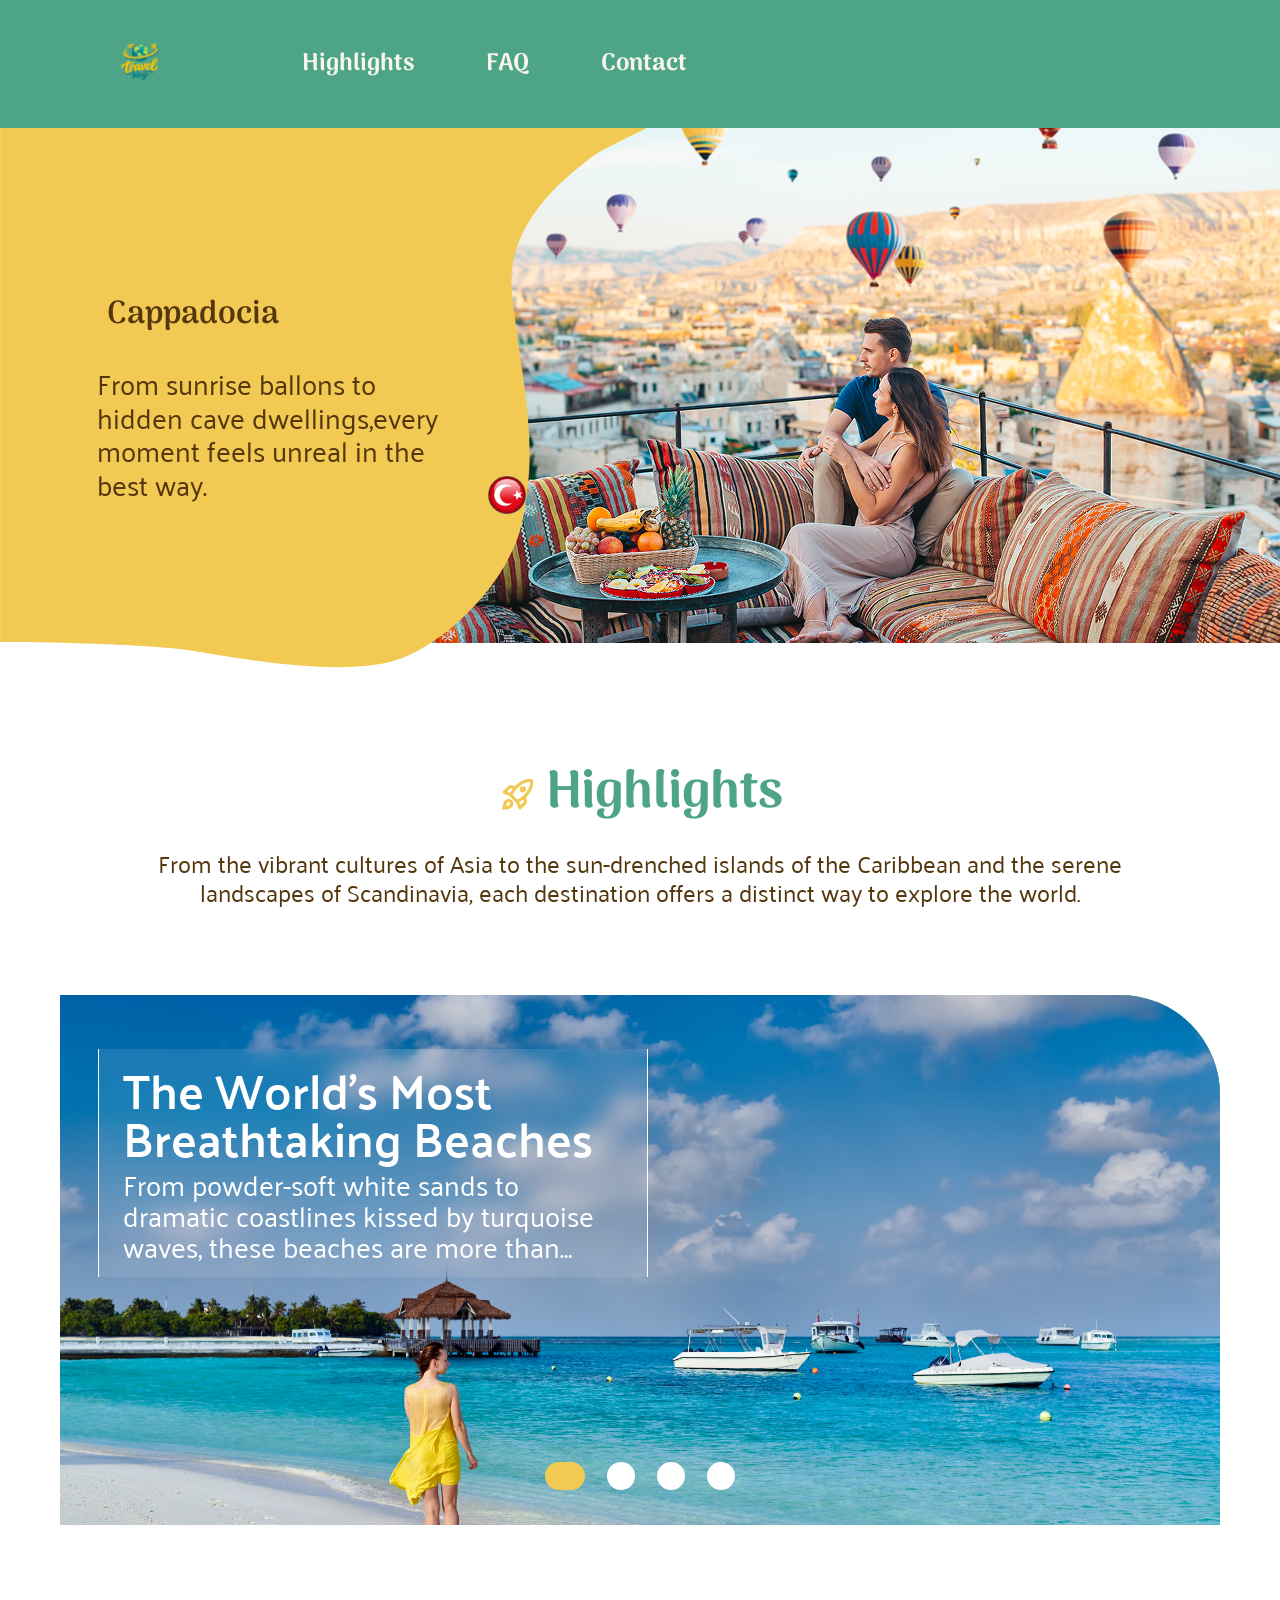
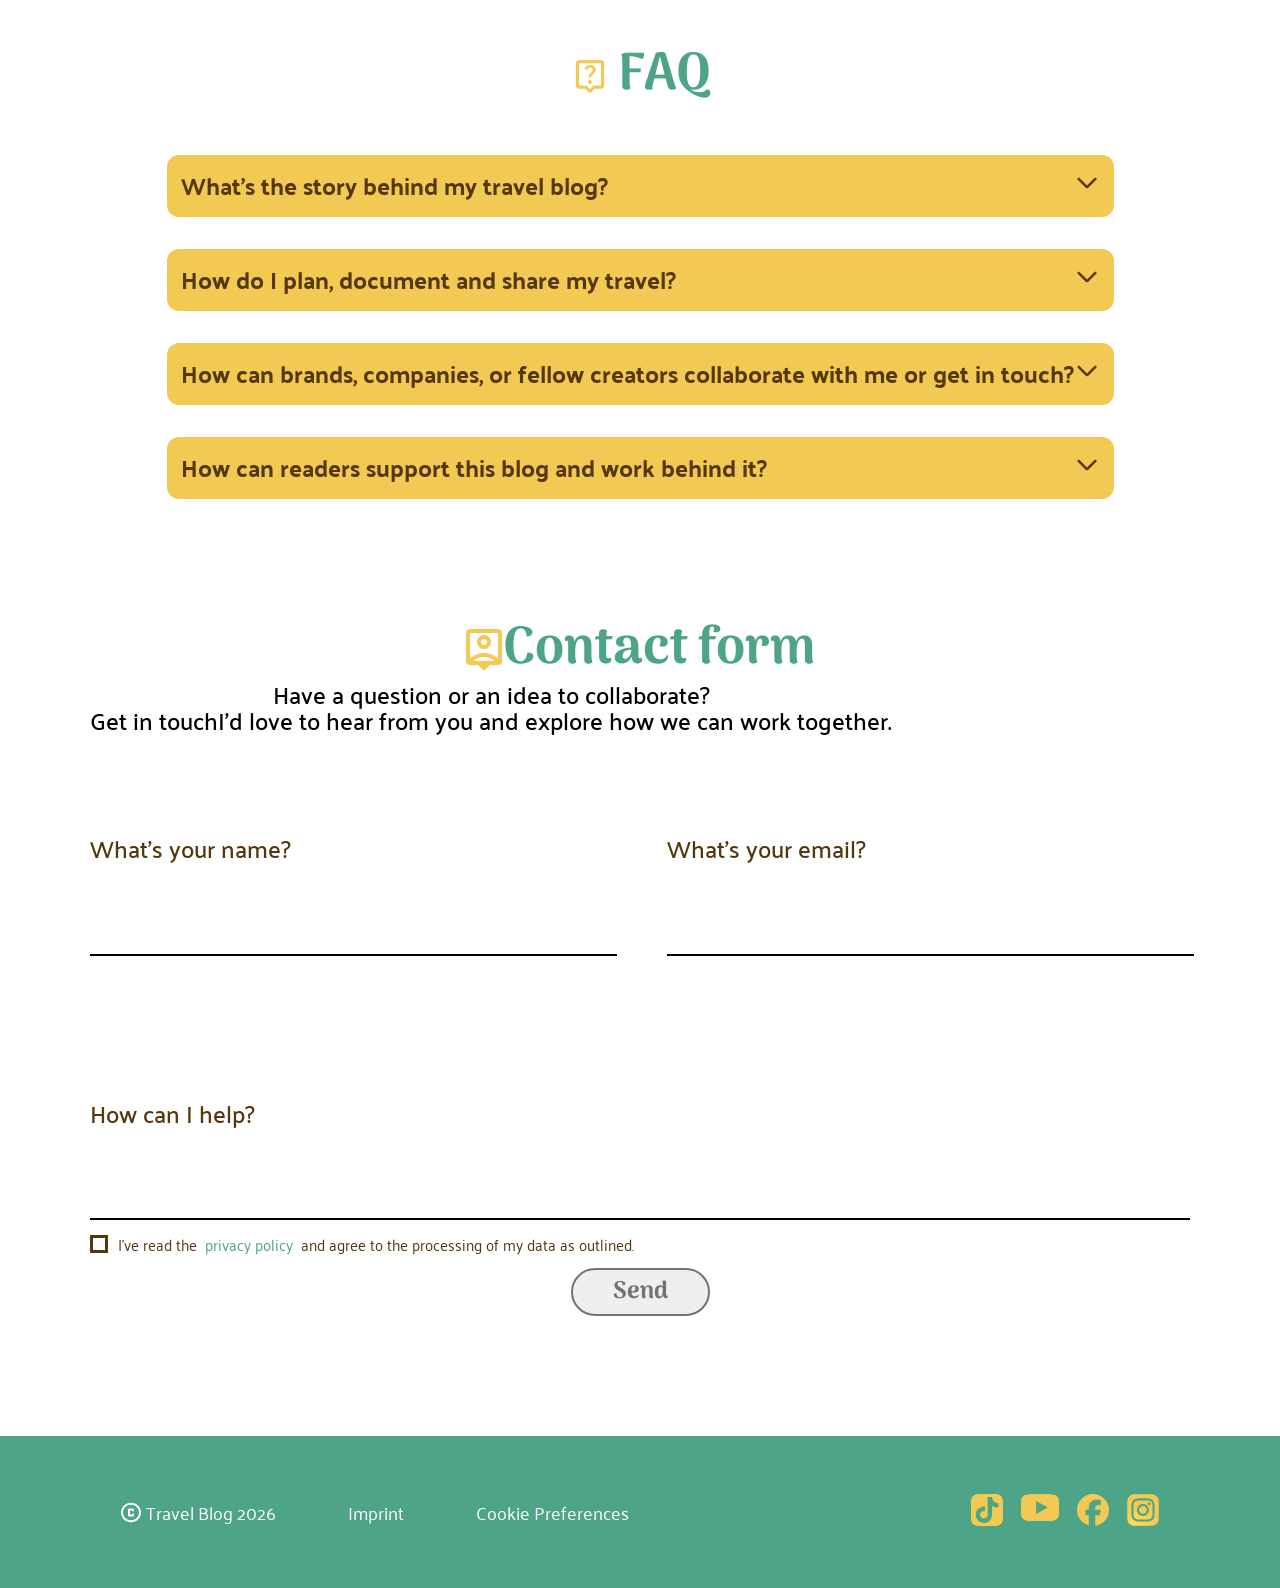
==== commit 26d9cf29: "add padding top and bottom for main" ====
--- a/index.html
+++ b/index.html
@@ -287,7 +287,7 @@
                     </div>
                 </div>
             </section>
-            <section class="contact">
+            <section class="contact" id="contact_section">
                 <div class="contact_form_wrapper">
                     <div class="image_content">
                         <img
--- a/contact-style.css
+++ b/contact-style.css
@@ -11,7 +11,6 @@
 /* Feature Contact form code*/
 .contact_form_wrapper {
     width: auto;
-    height: 100vh;
 
     justify-self: center;
 }
--- a/style.css
+++ b/style.css
@@ -34,6 +34,8 @@
     width: 100%;
     display: flex;
     flex-direction: column;
+    padding-top: 120px;
+    padding-bottom: 120px;
 }
 
 .header-background {
@@ -427,8 +429,6 @@
     font-size: 24px;
     border-radius: 30px;
     height: fit-content;
-
-    
 }
 
 .tipps-ol ol {
@@ -437,7 +437,7 @@
     text-wrap: auto;
 }
 
-.pro-tipps-section{
+.pro-tipps-section {
     padding: unset;
 }
 
@@ -448,7 +448,7 @@
     margin-block-start: 0em;
 }
 
- .image-slider-mobile{
+.image-slider-mobile {
     flex-direction: unset;
     position: relative;
     width: min(686px, calc(100vw - 48px));
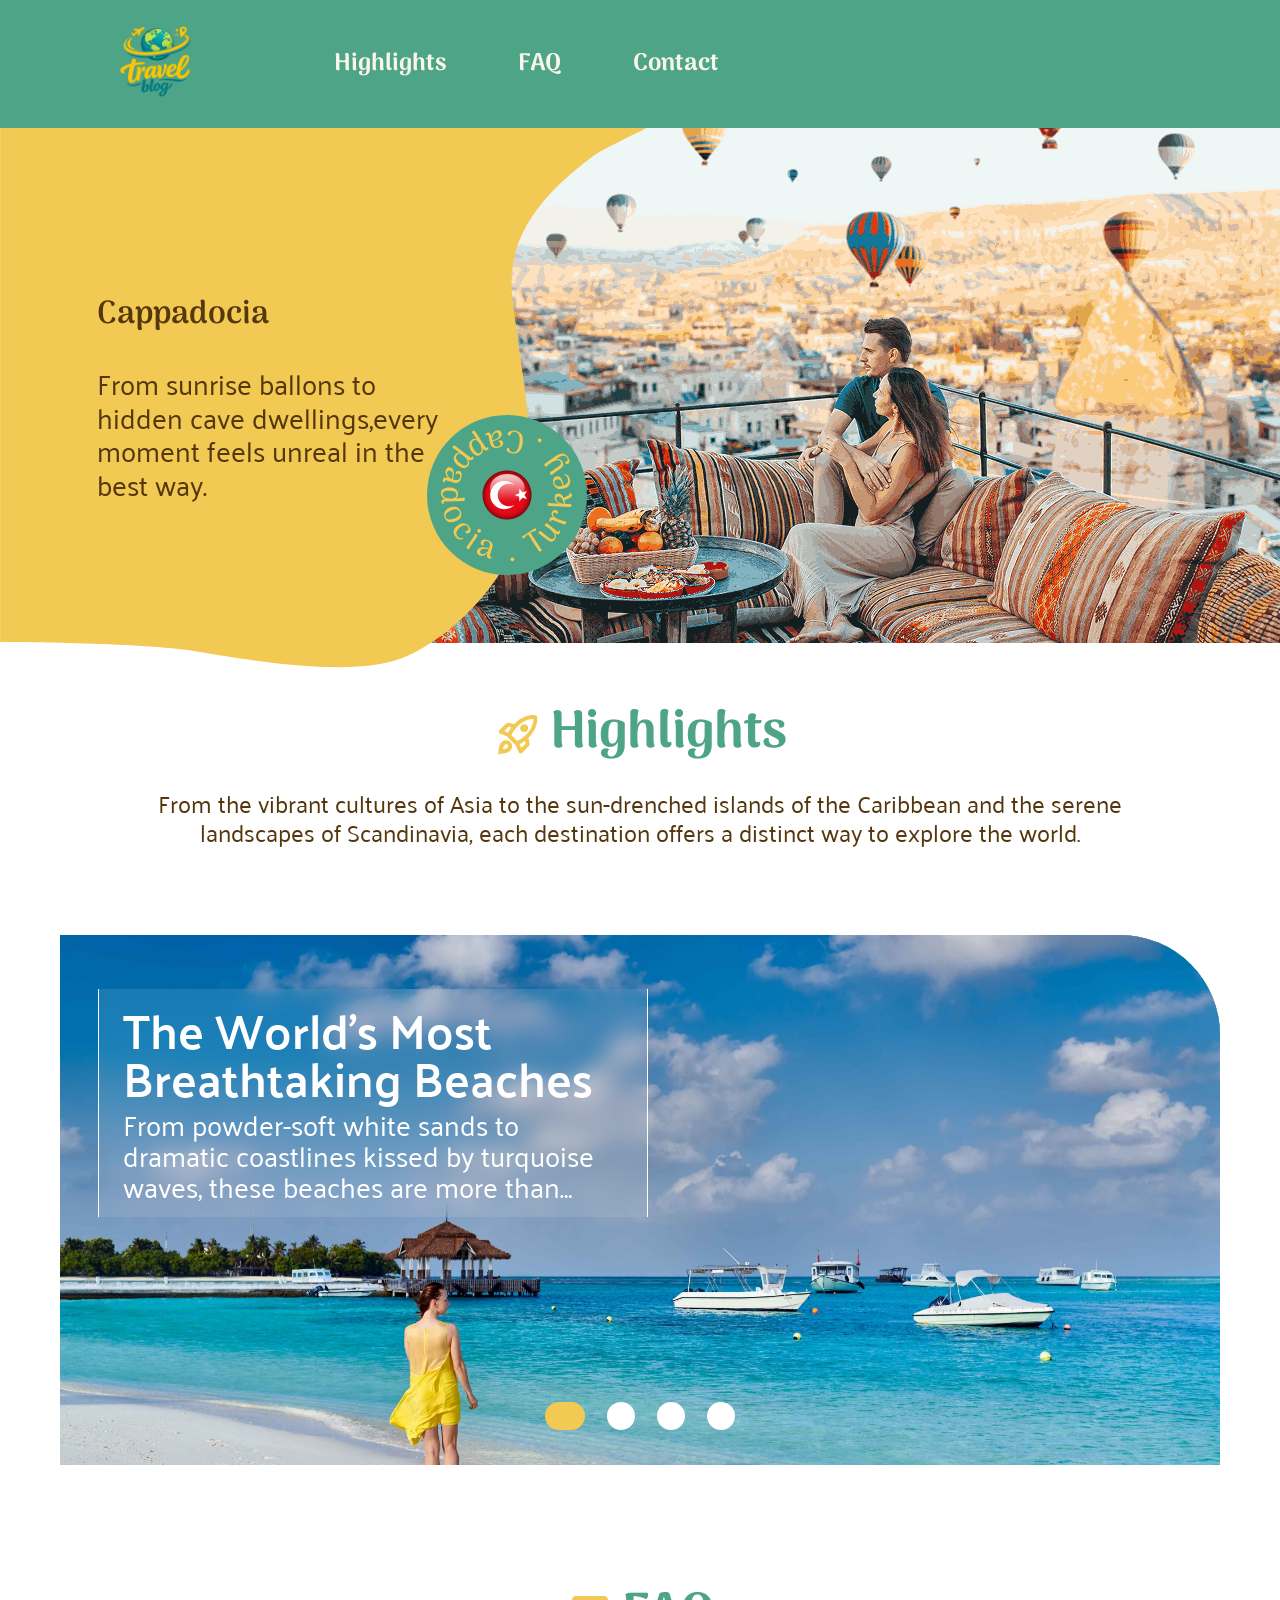
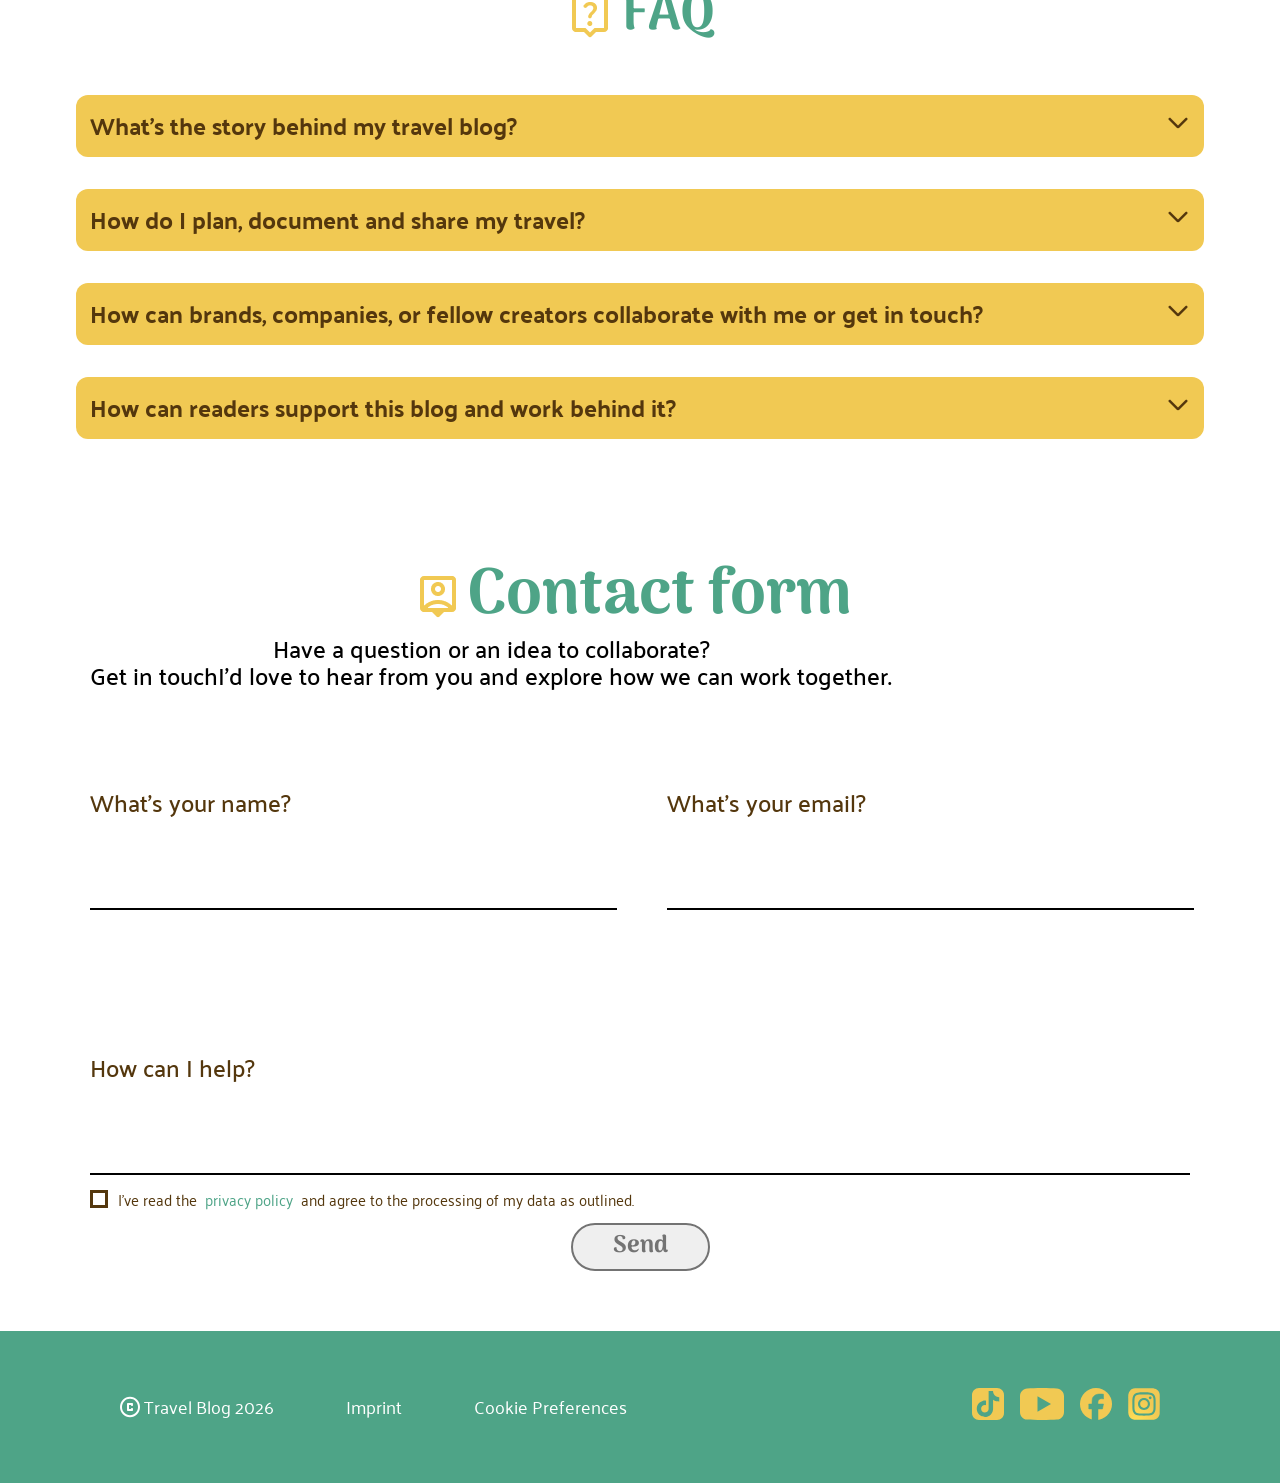
==== commit 84695d12: "mobilde controlls" ====
--- a/index.html
+++ b/index.html
@@ -394,5 +394,43 @@
                 </section>
             </footer>
         </div>
+        <div class="mobile-Control">
+            <nav>
+                <ul class="mobile-control-wrapper">
+                    <li>
+                        <a href="./index.html">
+                            <img
+                                src="./assets/icons/home.svg"
+                                alt="button for highlight"
+                            />
+                        </a>
+                    </li>
+                    <li>
+                        <a href="#highlights_section">
+                            <img
+                                src="./assets/icons/rocket_launch_green.svg"
+                                alt="button for highlight"
+                            />
+                        </a>
+                    </li>
+                    <li class="nav-element-faq">
+                        <a href="#faq_section">
+                            <img
+                                src="./assets/icons/live_help_green.svg"
+                                alt="button for faq"
+                            />
+                        </a>
+                    </li>
+                    <li class="nav-element-contact">
+                        <a href="#contact_section">
+                            <img
+                                src="./assets/icons/person_pin_green.svg"
+                                alt="button for highlight contact"
+                            />
+                        </a>
+                    </li>
+                </ul>
+            </nav>
+        </div>
     </body>
 </html>
--- a/contact-style.css
+++ b/contact-style.css
@@ -20,13 +20,13 @@
     align-items: center;
     justify-content: center;
 }
-img {
+.image_content > img {
     max-width: 40px;
     padding: 0 1px;
 }
 
 /* Questions relating to customers_ Name Email, Help */
-h1 {
+.image_content h2 {
     font-family: "Arima", system-ui;
     font-size: 64px;
     font-weight: 700;
--- a/style.css
+++ b/style.css
@@ -24,6 +24,20 @@
     line-height: 120%;
 }
 
+.mobile-Control {
+    background-color: rgba(241, 201, 83, 1);
+}
+.mobile-control-wrapper {
+    display: flex;
+    justify-content: center;
+    gap: 64px;
+    padding: 24px 25px;
+}
+
+.mobile-Control img {
+    color: #4ea487;
+}
+
 h1 {
     color: rgba(84, 55, 13, 1);
     font-size: 60px;
@@ -138,6 +152,7 @@
 }
 
 .faqs {
+    width: 100%;
     display: flex;
     flex-direction: column;
     gap: 48px;
--- a/response.css
+++ b/response.css
@@ -1,7 +1,3 @@
-.carousel-page main {
-    margin: 60px 0;
-}
-
 @media screen and (min-width: 1441px) {
     header {
         padding: 0px max(120px, calc(50% - 720px));
@@ -18,8 +14,16 @@
         padding: 0px max(120px, calc(50% - 720px));
     }
 }
-
+@media screen and (min-width: 861px) {
+    .mobile-Control {
+        display: none;
+    }
+}
 @media screen and (min-width: 700px) and (max-width: 1300px) {
+    main {
+        padding-top: 60px;
+        padding-bottom: 60px;
+    }
     .landing-content {
         padding-left: 60px;
         padding-right: 60px;
@@ -83,8 +87,15 @@
         padding-left: 15px;
         padding-right: 15px;
     }
-    nav {
-        display: none;
+    main {
+        padding-top: 30px;
+        padding-bottom: 30px;
+    }
+    header nav {
+        display: none;
+    }
+    .mobile-Control {
+        display: block;
     }
     header {
         justify-content: center;
@@ -94,6 +105,9 @@
         top: 80px;
         left: 15px;
     }
+    footer {
+        padding: 30px 20px 30px 20px;
+    }
 }
 @media screen and (min-width: 676px) {
     .arrow_icon {
@@ -108,6 +122,10 @@
         padding-left: 15px;
         padding-right: 15px;
     }
+    main {
+        padding-top: 30px;
+        padding-bottom: 30px;
+    }
     h4 {
         font-size: 18px;
     }
@@ -149,8 +167,11 @@
     p {
         font-size: 16px;
     }
-    nav {
-        display: none;
+    header nav {
+        display: none;
+    }
+    .mobile-Control {
+        display: block;
     }
     header {
         justify-content: center;
@@ -202,6 +223,10 @@
 }
 
 @media screen and (max-width: 349px) {
+    .mobile-control-wrapper {
+        gap: 16px;
+        padding: 12px 13px;
+    }
     .slider_content {
         width: 240px;
         top: 100px;
@@ -233,7 +258,6 @@
 
 @media screen and (max-width: 900px) {
     .carousel-page main {
-        margin: 24px 0;
         padding-right: 24px;
         padding-left: 24px;
         gap: 80px;
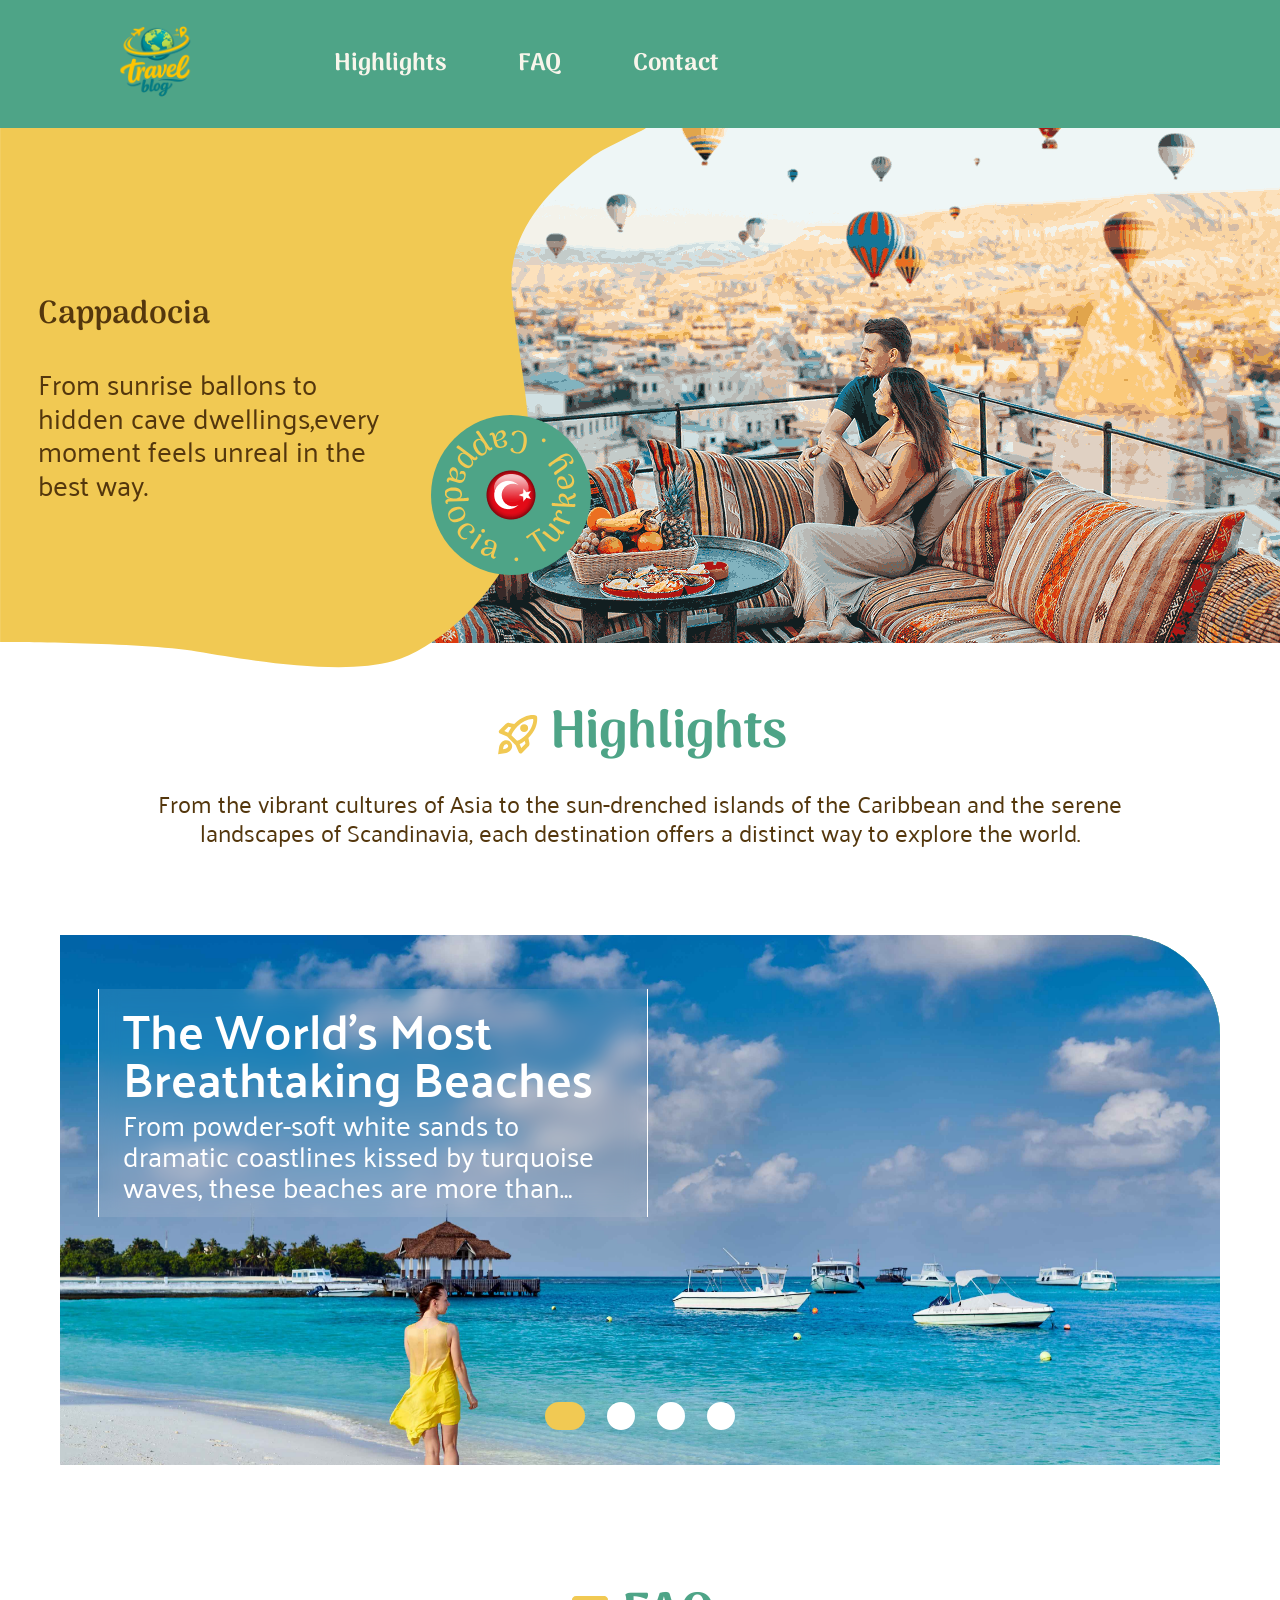
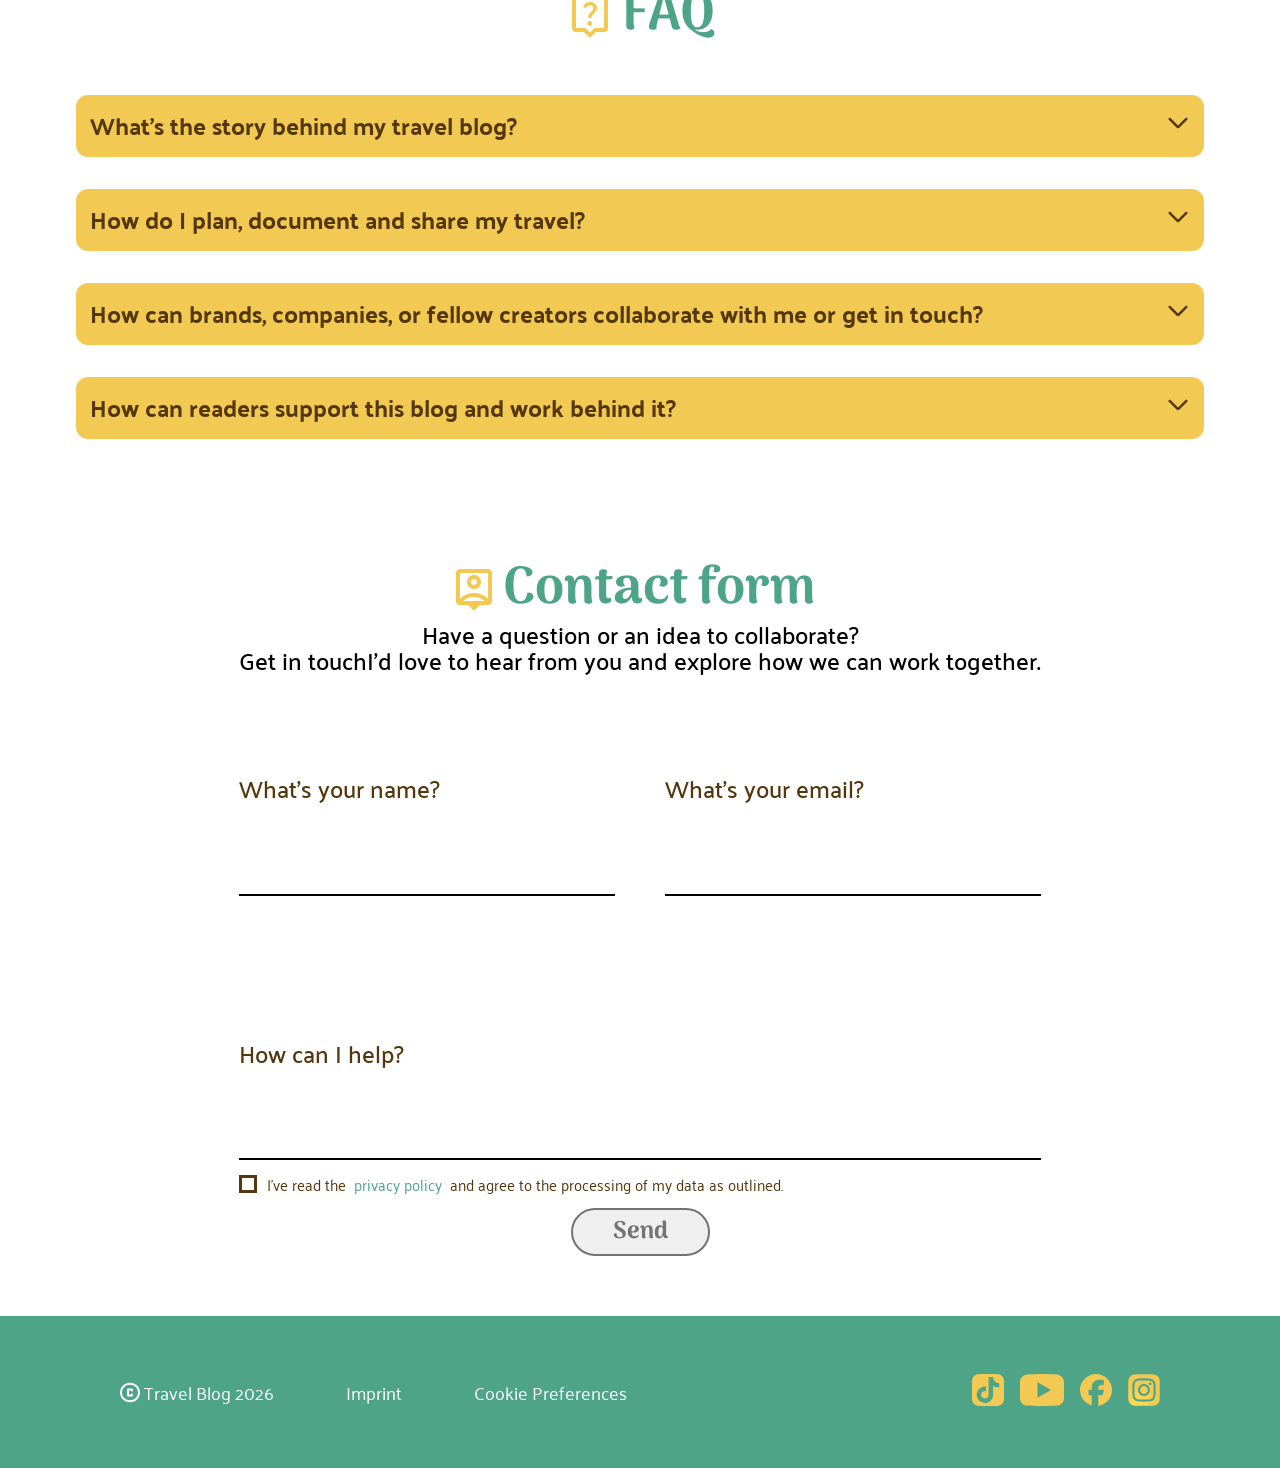
==== commit 1d65b5b7: "add favcon icon" ====
--- a/index.html
+++ b/index.html
@@ -14,6 +14,11 @@
         <link rel="stylesheet" href="./slider.css" />
         <link rel="stylesheet" href="./response.css" />
         <link rel="stylesheet" href="./fonts.css" />
+        <link
+            rel="icon"
+            type="image/svg+xml"
+            href="./assets/icons/Circle.svg"
+        />
     </head>
     <body>
         <div class="header-background">
--- a/contact-style.css
+++ b/contact-style.css
@@ -27,11 +27,6 @@
 
 /* Questions relating to customers_ Name Email, Help */
 .image_content h2 {
-    font-family: "Arima", system-ui;
-    font-size: 64px;
-    font-weight: 700;
-    text-align: center;
-    color: #4ea487;
     margin: 0 10px;
     display: flex;
 }
@@ -56,12 +51,12 @@
 
 .information_collected {
     display: flex;
+    width: 100%;
     flex-direction: row;
     justify-content: space-between;
     align-self: center;
     justify-self: center;
     justify-self: center;
-    align-items: center;
     margin-top: 50px;
     gap: 50px;
     max-width: 1100px;
@@ -78,9 +73,10 @@
 
 .my-name {
     gap: 15px;
+    max-width: 400px;
+    width: 100%;
 }
 .input-name {
-    width: 527px;
     height: 93px;
     gap: 17px;
     background: transparent;
@@ -88,6 +84,7 @@
     border-bottom: 2px solid #000000;
     display: flex;
     margin-bottom: 93px;
+    width: 100%;
 }
 p.name {
     display: flex;
@@ -95,7 +92,6 @@
 }
 
 .input-email {
-    width: 527px;
     height: 93px;
     gap: 17px;
     background: transparent;
@@ -103,10 +99,12 @@
     border-bottom: 2px solid #000000;
     display: flex;
     margin-bottom: 93px;
+    width: 100%;
 }
 p.email {
     display: flex;
     flex-direction: column;
+    width: 100%;
 }
 
 .input-help {
--- a/responsive-contact-form.css
+++ b/responsive-contact-form.css
@@ -178,14 +178,13 @@
         border: none;
         border-bottom: 2px solid #000000;
         display: flex;
-        align-self: center;
+
         justify-self: center;
     }
 
     .my-help {
         display: flex;
         align-self: center;
-        justify-self: center;
     }
     .input-help {
         width: 338px;
@@ -292,14 +291,12 @@
         border: none;
         border-bottom: 2px solid #000000;
         display: flex;
-        align-self: center;
         justify-self: center;
     }
 
     .my-help {
         display: flex;
         align-self: center;
-        justify-self: center;
     }
     .input-help {
         width: 300px;
--- a/style.css
+++ b/style.css
@@ -172,6 +172,7 @@
     flex-direction: column;
     gap: 88px;
     width: 100%;
+    align-items: center;
 }
 
 .describtion-text {
@@ -205,6 +206,7 @@
 
 summary {
     list-style: none;
+    pointer-events: none;
     /* display: flex;
     justify-content: space-between;
     align-items: center;
@@ -273,7 +275,6 @@
     background-repeat: no-repeat;
     background-size: contain;
     height: 540px;
-    width: 647px;
     display: flex;
     align-items: center;
 }
@@ -283,7 +284,7 @@
     display: flex;
     flex-direction: column;
     gap: 32px;
-    margin-left: 15%;
+    margin-left: 3%;
 }
 
 .headline-wrapper > p {
@@ -415,6 +416,9 @@
 }
 
 .tipps-heading {
+    display: flex;
+    justify-content: center;
+    gap: 10px;
     background-color: #4ea487;
     width: 200px;
     height: 66px;
--- a/response.css
+++ b/response.css
@@ -10,7 +10,7 @@
         padding-bottom: 80px;
         padding-top: 80px;
     }
-    section {
+    .hero-section {
         padding: 0px max(120px, calc(50% - 720px));
     }
 }
@@ -81,12 +81,28 @@
         padding: 30px 60px 30px 60px;
     }
 }
+@media screen and (min-width: 861px) and (max-width: 1150px) {
+    .bagde-wrapper {
+        left: 18%;
+    }
+}
+@media screen and (min-width: 600px) and (max-width: 860px) {
+    .bagde-wrapper {
+        left: 45%;
+    }
+}
 
 @media screen and (min-width: 481px) and (max-width: 860px) {
+    .headline-wrapper {
+        display: none;
+    }
     .landing-content {
         padding-left: 15px;
         padding-right: 15px;
     }
+    .content-box {
+        height: 380px;
+    }
     main {
         padding-top: 30px;
         padding-bottom: 30px;
@@ -95,7 +111,10 @@
         display: none;
     }
     .mobile-Control {
+        position: sticky;
+        bottom: 0px;
         display: block;
+        z-index: 100;
     }
     header {
         justify-content: center;
@@ -118,6 +137,9 @@
     }
 }
 @media screen and (max-width: 675px) {
+    .headline-wrapper {
+        display: none;
+    }
     .landing-content {
         padding-left: 15px;
         padding-right: 15px;
@@ -171,7 +193,10 @@
         display: none;
     }
     .mobile-Control {
+        bottom: 0px;
         display: block;
+        position: sticky;
+        z-index: 100;
     }
     header {
         justify-content: center;
@@ -227,6 +252,12 @@
         gap: 16px;
         padding: 12px 13px;
     }
+    .mobile-Control {
+        bottom: 0px;
+        position: sticky;
+        z-index: 100;
+    }
+
     .slider_content {
         width: 240px;
         top: 100px;
@@ -367,3 +398,32 @@
         padding-bottom: 80px;
     }
 }
+
+@media screen and (min-width: 541px) and (max-width: 660px) {
+    .bagde-wrapper {
+        left: 55%;
+    }
+}
+@media screen and (min-width: 400px) and (max-width: 540px) {
+    .bagde-wrapper {
+        left: 55%;
+    }
+    .content-box {
+        height: 300px;
+    }
+}
+
+@media screen and (min-width: 320px) and (max-width: 399px) {
+    .bagde-wrapper {
+        left: 70%;
+    }
+    .content-box {
+        height: 300px;
+    }
+    .hero-section {
+        background-position: 60%;
+    }
+    .mobile-control-wrapper {
+        gap: 32px;
+    }
+}
--- a/fonts.css
+++ b/fonts.css
@@ -79,6 +79,7 @@
 h4 {
     font-family: Arima;
     font-weight: 500;
+    color:#F1C953;
 }
 
 footer p {
